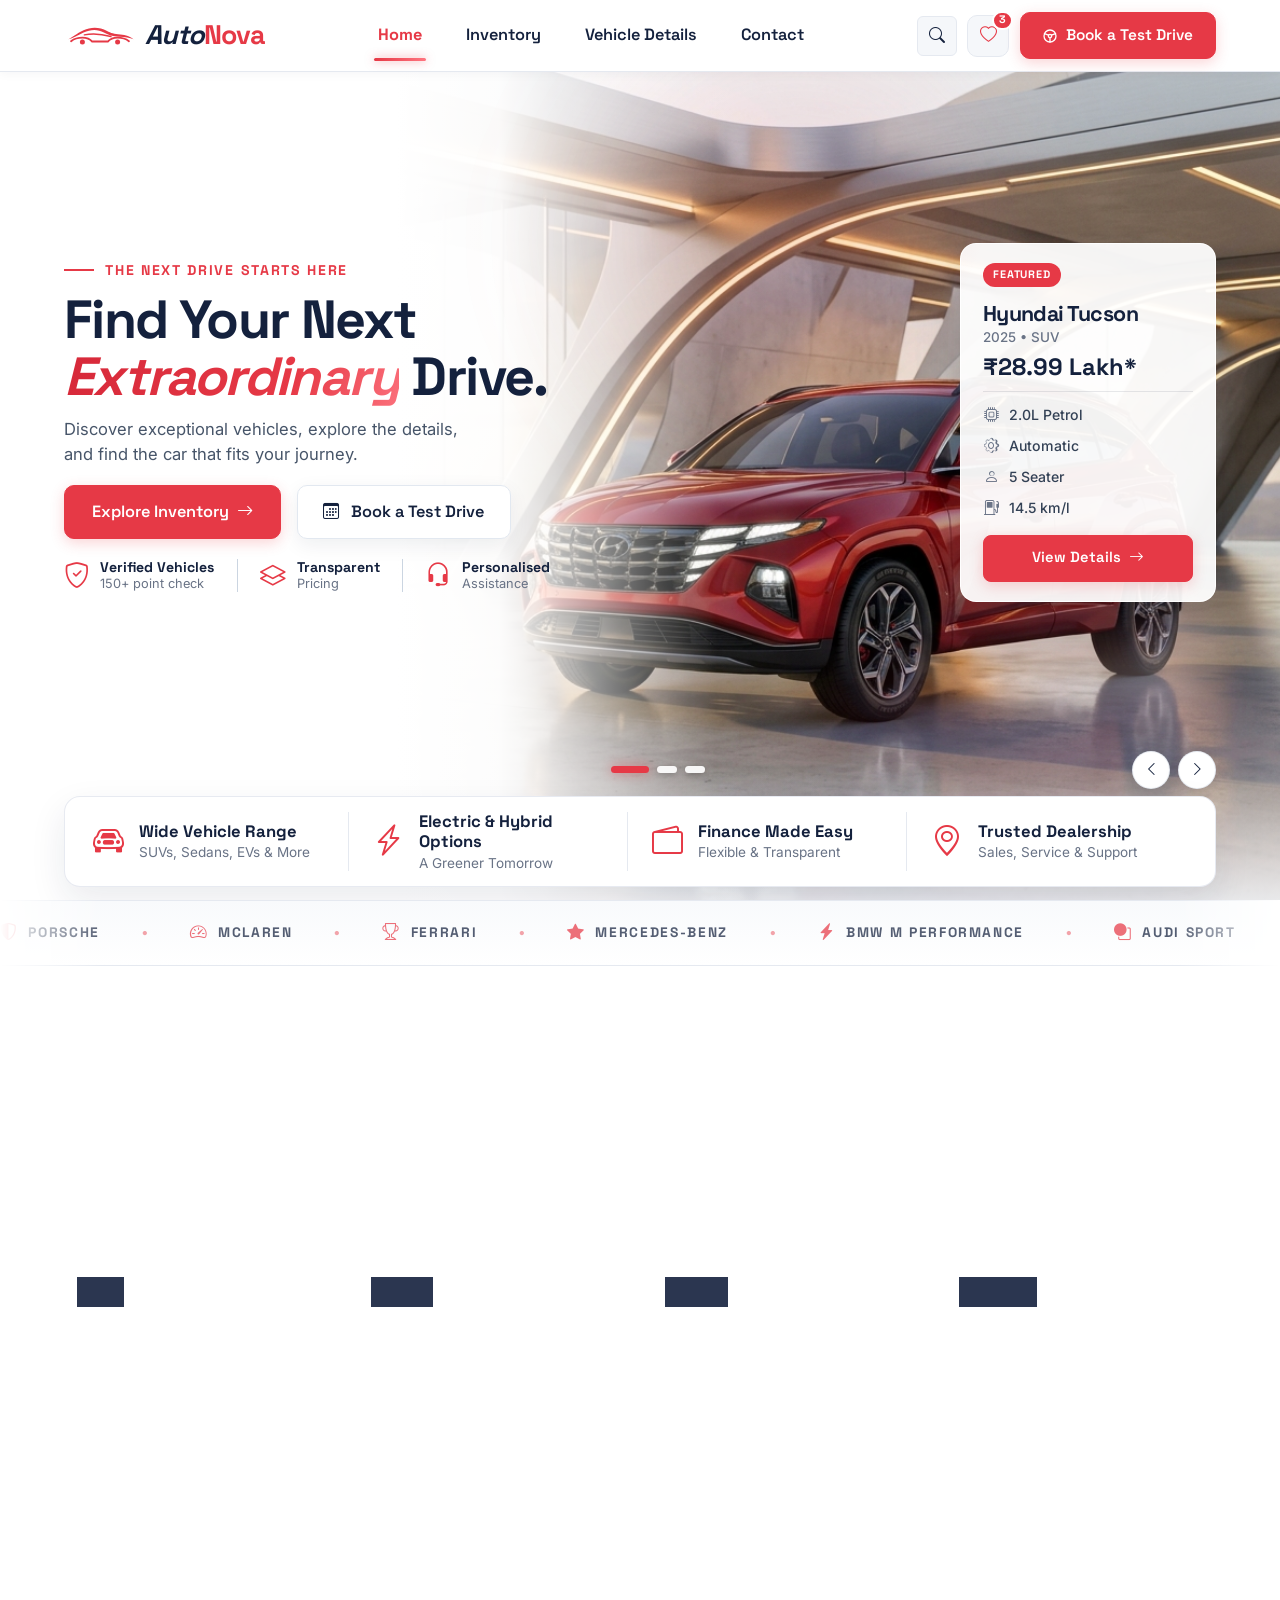
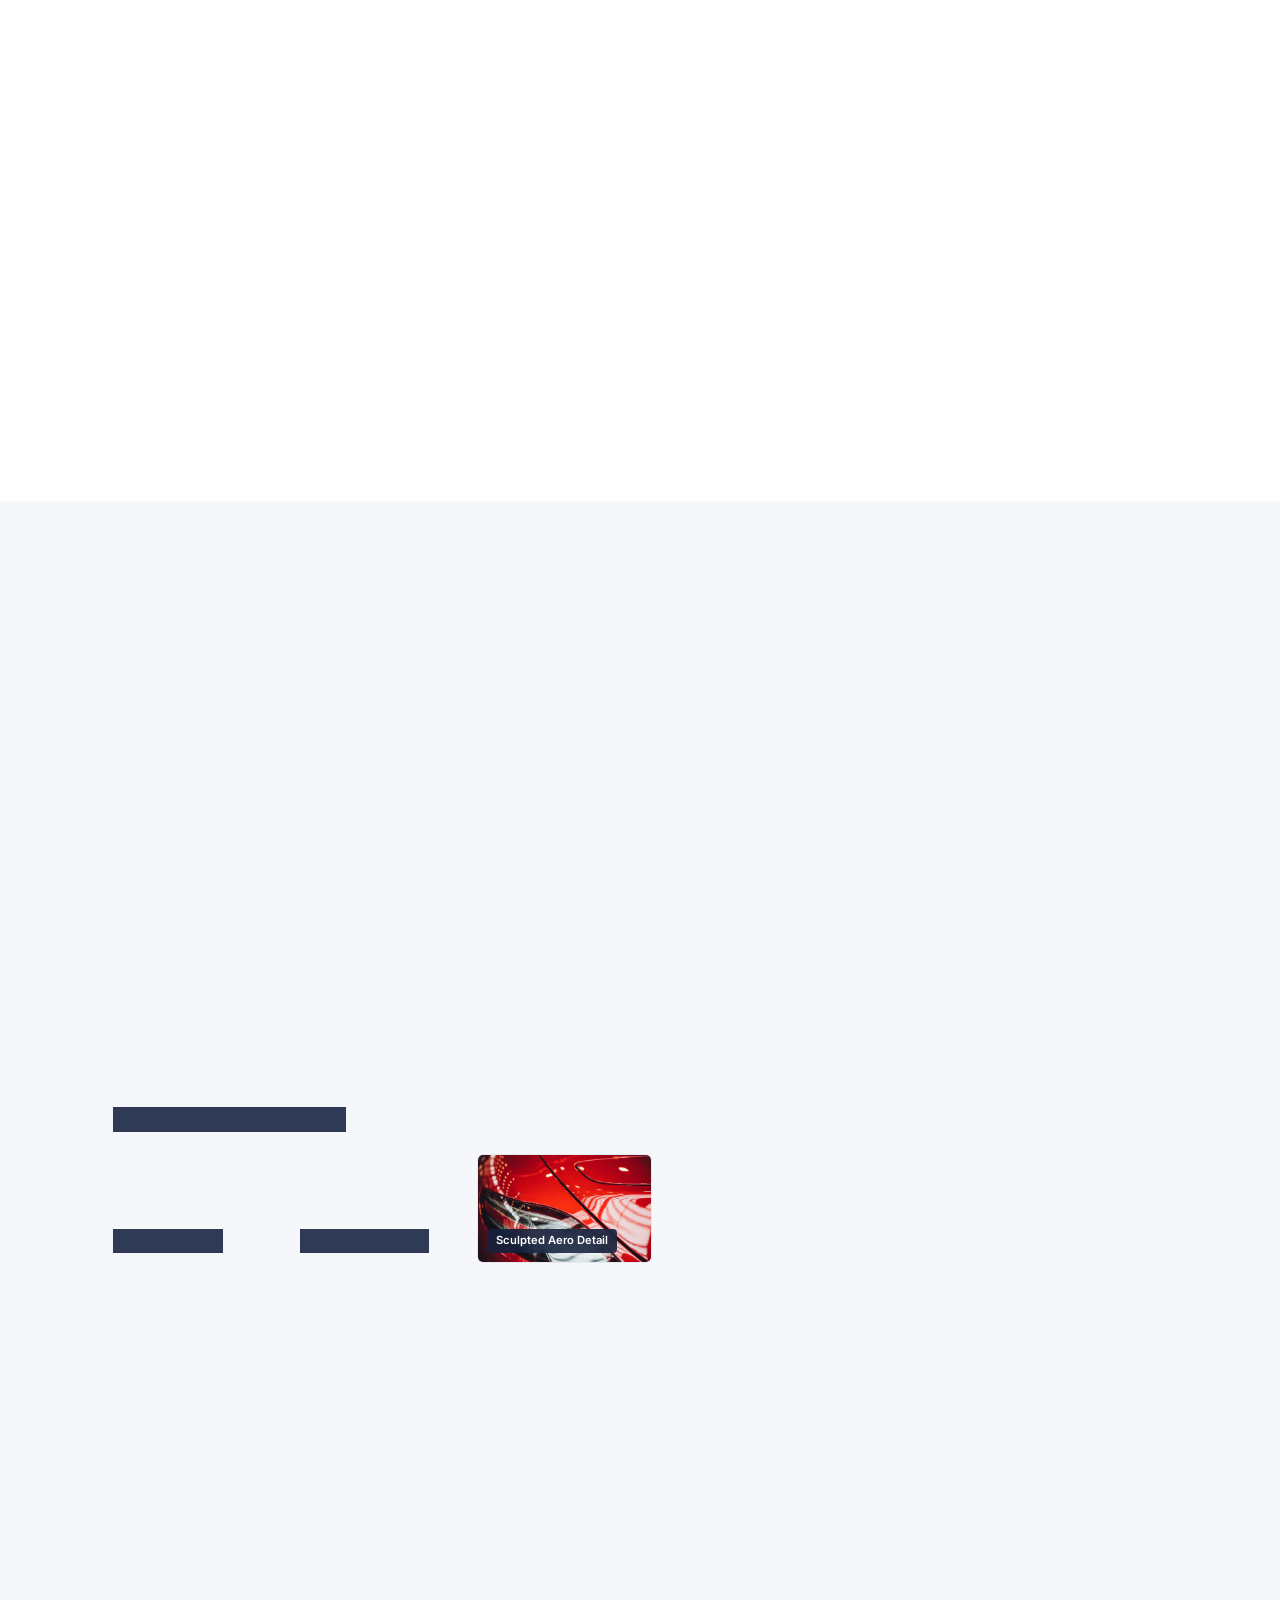
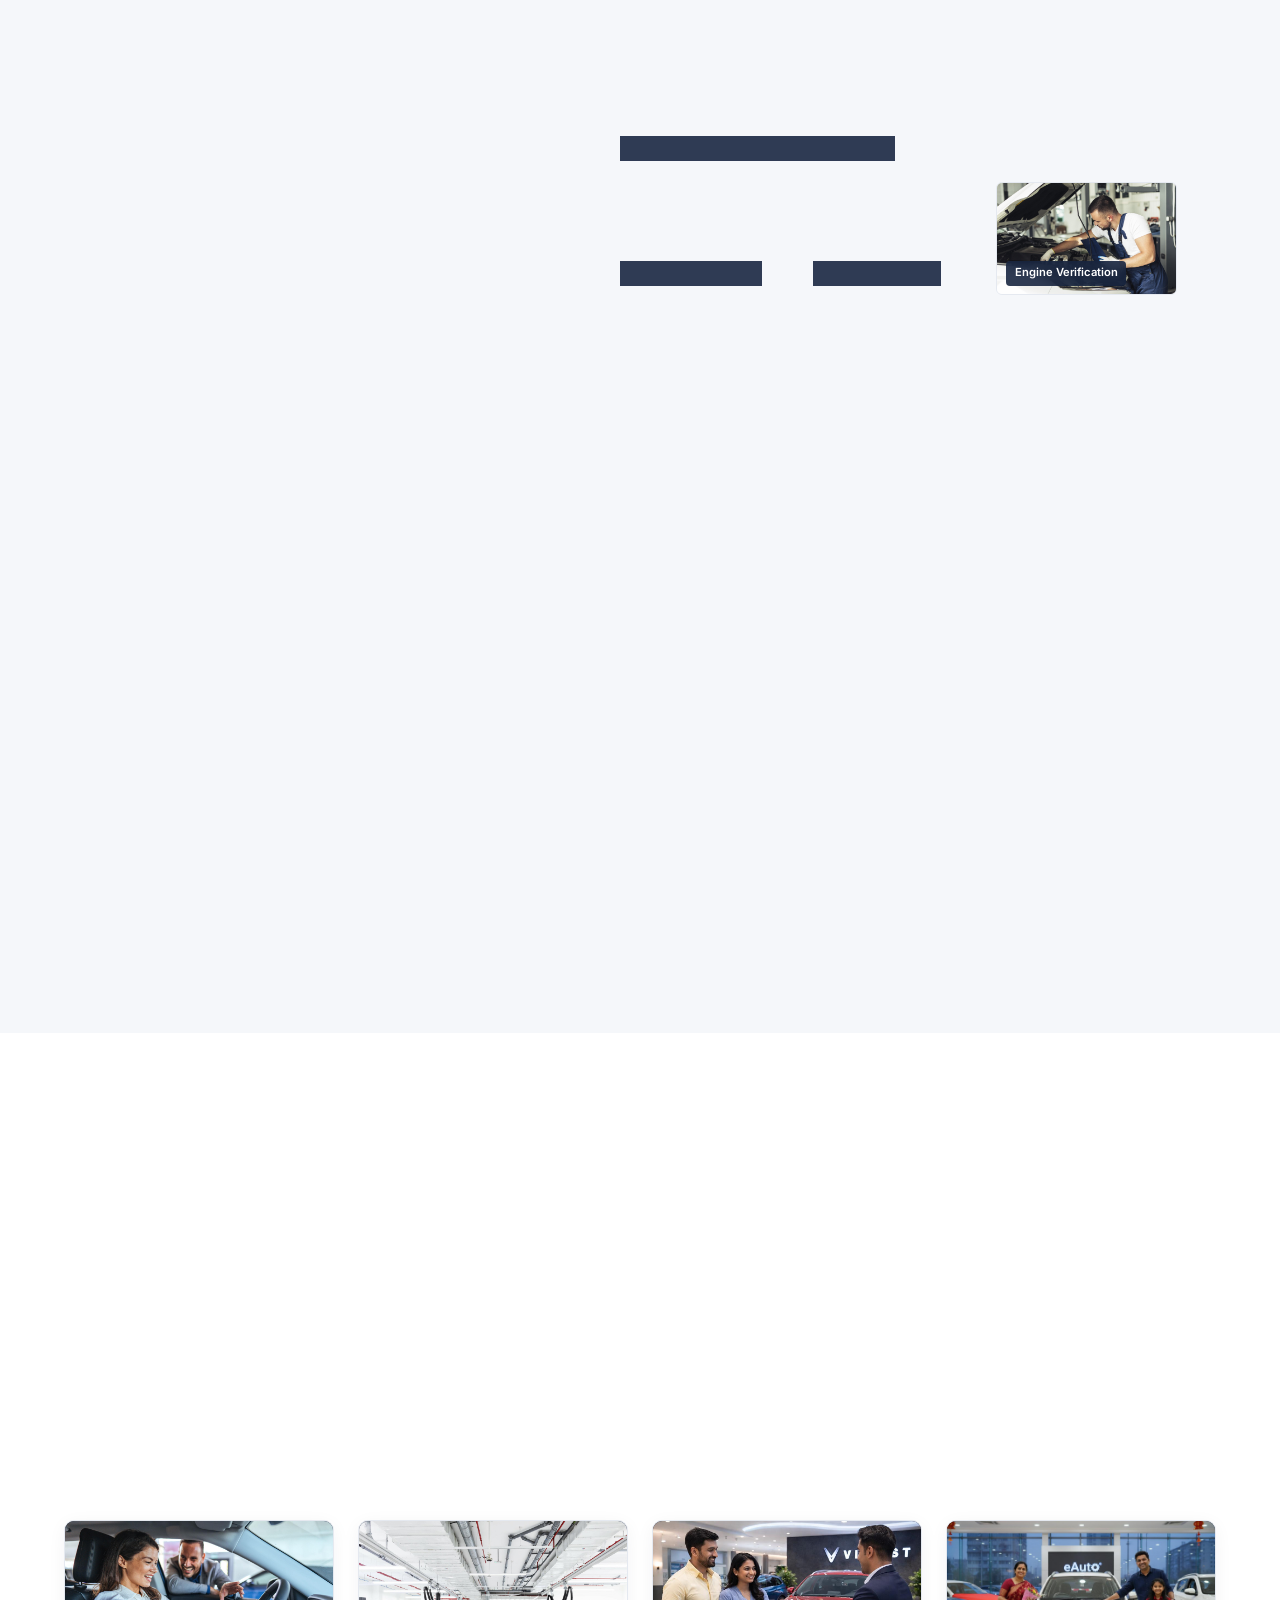
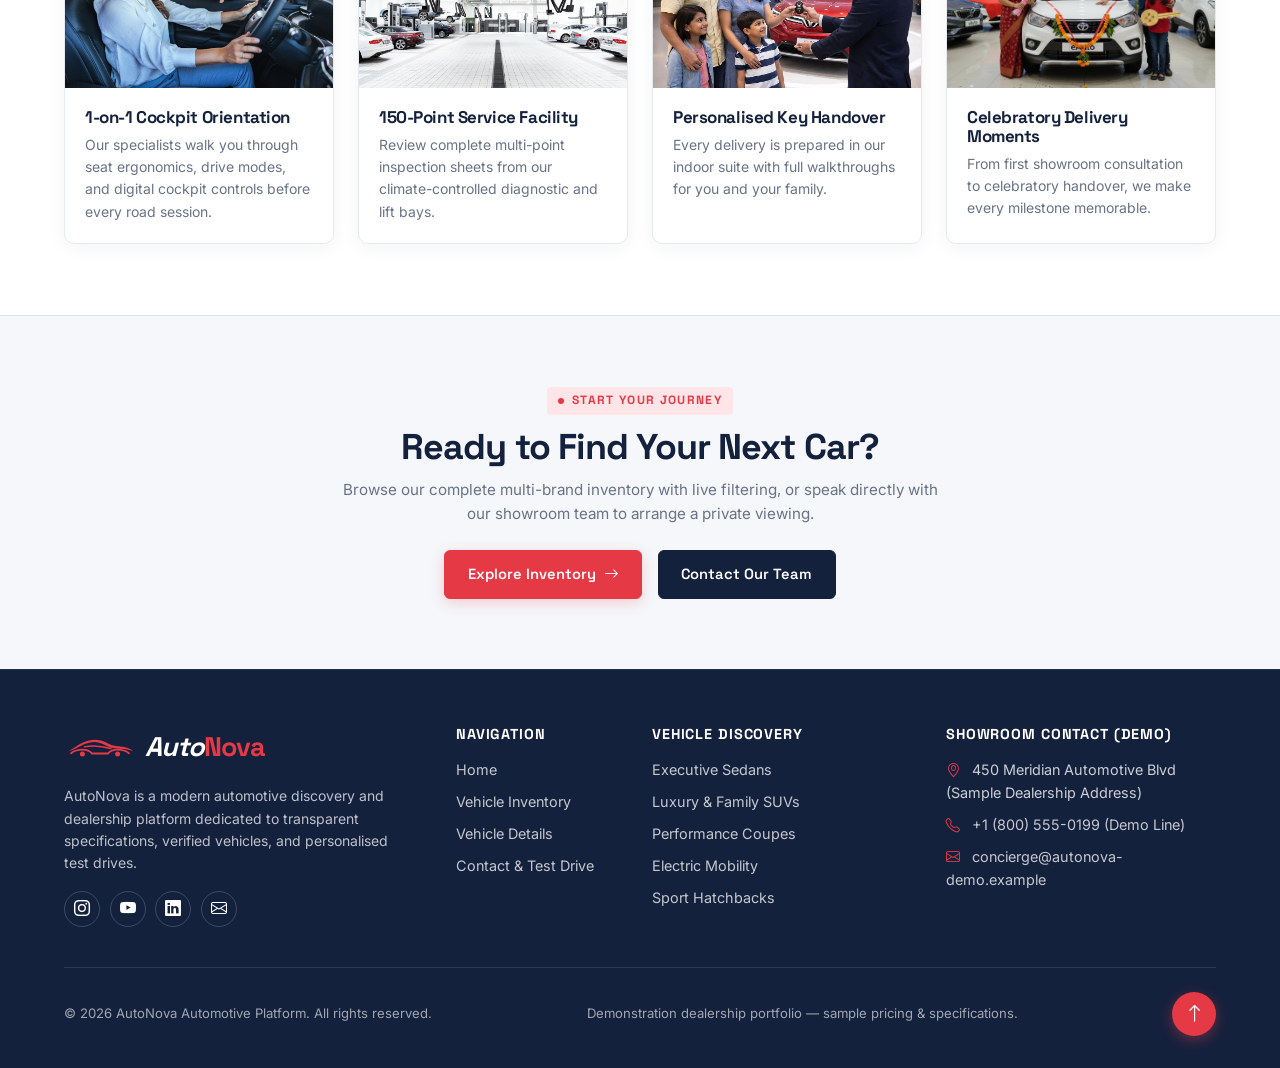
==== index.html @ 645b9ab3 "first commit" ====
<!DOCTYPE html>
<html lang="en">
<head>
  <meta charset="UTF-8">
  <meta name="viewport" content="width=device-width, initial-scale=1.0">
  <title>AutoNova | Premium Automotive Discovery &amp; Dealership Platform</title>
  <meta name="description" content="Explore curated luxury, performance, and electric vehicles at AutoNova. Compare verified specifications, view detailed photography, and book a personalised test drive.">

  <!-- Google Fonts: Space Grotesk & Inter -->
  <link rel="preconnect" href="https://fonts.googleapis.com">
  <link rel="preconnect" href="https://fonts.gstatic.com" crossorigin>
  <link href="https://fonts.googleapis.com/css2?family=Inter:wght@400;500;600;700&family=Space+Grotesk:wght@600;700&display=swap" rel="stylesheet">

  <!-- Bootstrap 5.3 CSS & Bootstrap Icons CDN -->
  <link href="https://cdn.jsdelivr.net/npm/bootstrap@5.3.3/dist/css/bootstrap.min.css" rel="stylesheet">
  <link href="https://cdn.jsdelivr.net/npm/bootstrap-icons@1.11.3/font/bootstrap-icons.min.css" rel="stylesheet">

  <!-- Shared AutoNova Stylesheet -->
  <link rel="stylesheet" href="assets/css/style.css">

  <!-- AutoNova Sports-Coupe Favicon -->
  <link rel="icon" type="image/svg+xml" href="assets/images/favicon.svg">
  <link rel="alternate icon" href="assets/images/favicon.svg">
</head>
<body>
  <a href="#main-content" class="skip-link">Skip to main content</a>

  <!-- ====================================================================
       GLOBAL HEADER & NAVIGATION
       ==================================================================== -->
  <header class="an-header" role="banner">
    <div class="an-container an-header-inner">
      <!-- Left: Sleek Red Car Roofline Silhouette SVG + AutoNova Wordmark -->
      <a href="index.html" class="an-brand" aria-label="AutoNova Home">
        <svg class="an-brand-car-svg" viewBox="0 0 92 34" fill="none" xmlns="http://www.w3.org/2000/svg" aria-hidden="true">
          <path d="M4 22.5C10 20.5 16 14.5 25 10.5C34 6.5 45 6 55 11.5C60 14.2 64 15.2 72 16C79 16.7 85 18.8 89 22C84 20.4 78 19.3 71 19C62 18.6 56 16.5 51 13.5C43 8.8 34 9.2 25 13.5C17 17.3 11 21.2 4 22.5Z" fill="#E63946"/>
          <path d="M9 24.5C13 21.5 18 20 23.5 20C29 20 33.5 22 36 25H56C58.5 22 63 20 68.5 20C74 20 79 21.5 83 24.5" stroke="#E63946" stroke-width="2.4" stroke-linecap="round" stroke-linejoin="round"/>
          <path d="M26 16.5C35 14.5 47 15 60 18.5" stroke="#E63946" stroke-width="1.8" stroke-linecap="round"/>
          <circle cx="23.5" cy="25.5" r="3.2" fill="#E63946"/>
          <circle cx="68.5" cy="25.5" r="3.2" fill="#E63946"/>
        </svg>
        <span><span class="an-brand-auto">Auto</span><span class="an-brand-accent">Nova</span></span>
      </a>

      <!-- Center: Desktop Navigation -->
      <nav aria-label="Primary Navigation">
        <ul class="an-nav-list">
          <li><a href="index.html" class="an-nav-link active" aria-current="page">Home</a></li>
          <li><a href="inventory.html" class="an-nav-link">Inventory</a></li>
          <li><a href="vehicle-details.html" class="an-nav-link">Vehicle Details</a></li>
          <li><a href="contact.html" class="an-nav-link">Contact</a></li>
        </ul>
      </nav>

      <!-- Right: Search, Favourites Badge & Steering-Wheel Primary CTA -->
      <div class="an-header-actions">
        <button
          type="button"
          class="an-search-trigger"
          id="headerSearchToggle"
          aria-label="Open vehicle search"
          aria-expanded="false"
          aria-controls="headerSearchBar"
        >
          <i class="bi bi-search" aria-hidden="true"></i>
        </button>

        <a
          href="inventory.html"
          class="an-header-fav-btn"
          aria-label="View shortlisted vehicles (3 saved)"
          title="Shortlisted Vehicles"
        >
          <i class="bi bi-heart" aria-hidden="true"></i>
          <span class="an-header-fav-badge" id="headerFavCountBadge">3</span>
        </a>

        <a href="contact.html#contact-form-section" class="btn-an-primary an-header-cta" style="border-radius: 10px;">
          <svg width="16" height="16" viewBox="0 0 24 24" fill="none" stroke="currentColor" stroke-width="2" stroke-linecap="round" stroke-linejoin="round" aria-hidden="true">
            <circle cx="12" cy="12" r="9"/>
            <circle cx="12" cy="12" r="2.5"/>
            <path d="M12 14.5V21"/>
            <path d="M9.8 10.8L3.6 8.5"/>
            <path d="M14.2 10.8L20.4 8.5"/>
          </svg>
          <span>Book a Test Drive</span>
        </a>

        <button
          type="button"
          class="an-menu-toggle"
          id="mobileMenuToggle"
          aria-label="Toggle navigation menu"
          aria-expanded="false"
          aria-controls="mobileNavPanel"
        >
          <i class="bi bi-list" aria-hidden="true"></i>
        </button>
      </div>
    </div>

    <!-- Compact Header Search Bar -->
    <div class="an-header-search-bar" id="headerSearchBar" role="region" aria-label="Quick Inventory Search">
      <div class="an-container">
        <form action="inventory.html" method="get" class="an-header-search-form">
          <label for="headerSearchInput" class="visually-hidden">Search by manufacturer, model, or category</label>
          <input
            type="search"
            id="headerSearchInput"
            name="q"
            class="an-header-search-input"
            placeholder="Search Hyundai Tucson, Mercedes-Benz, McLaren, Porsche Taycan, BMW M4..."
          >
          <button type="submit" class="btn-an-primary">
            Search <i class="bi bi-arrow-right" aria-hidden="true"></i>
          </button>
        </form>
      </div>
    </div>

    <!-- Mobile & Tablet Navigation Panel (Includes Search & Favourites) -->
    <div class="an-mobile-nav" id="mobileNavPanel" aria-label="Mobile Navigation">
      <form action="inventory.html" method="get" class="an-mobile-search-form">
        <label for="mobileSearchInput" class="visually-hidden">Search vehicles by manufacturer or model</label>
        <input
          type="search"
          id="mobileSearchInput"
          name="q"
          class="an-mobile-search-input"
          placeholder="Search Tucson, McLaren, Taycan..."
        >
        <button type="submit" class="btn-an-primary py-2 px-3" aria-label="Search Inventory">
          <i class="bi bi-search" aria-hidden="true"></i>
        </button>
      </form>

      <ul class="an-mobile-nav-list">
        <li>
          <a href="index.html" class="an-mobile-nav-link active" aria-current="page">
            <span>Home</span>
            <i class="bi bi-chevron-right" aria-hidden="true"></i>
          </a>
        </li>
        <li>
          <a href="inventory.html" class="an-mobile-nav-link">
            <span>Inventory</span>
            <i class="bi bi-chevron-right" aria-hidden="true"></i>
          </a>
        </li>
        <li>
          <a href="vehicle-details.html" class="an-mobile-nav-link">
            <span>Vehicle Details</span>
            <i class="bi bi-chevron-right" aria-hidden="true"></i>
          </a>
        </li>
        <li>
          <a href="contact.html" class="an-mobile-nav-link">
            <span>Contact</span>
            <i class="bi bi-chevron-right" aria-hidden="true"></i>
          </a>
        </li>
      </ul>

      <a href="inventory.html" class="an-mobile-fav-row" aria-label="View shortlisted vehicles">
        <span><i class="bi bi-heart-fill text-accent-red me-2" aria-hidden="true"></i>Shortlisted Vehicles</span>
        <span class="an-header-fav-badge">3</span>
      </a>

      <div class="d-grid gap-2">
        <a href="contact.html#contact-form-section" class="btn-an-primary w-100">
          Book a Test Drive <i class="bi bi-arrow-right" aria-hidden="true"></i>
        </a>
        <a href="inventory.html" class="btn-an-outline w-100">
          Browse Full Inventory
        </a>
      </div>
    </div>
  </header>

  <main id="main-content">
    <!-- ==================================================================
         SECTION 5.A, 5.B & 5.C — EXACT REFERENCE WEB-VIEWPORT HERO & TRUST BAR
         ================================================================== -->
    <section class="an-hero-snip-stage" aria-label="AutoNova Featured Showcase">
      <!-- Full-Bleed Right Showroom Image + Left White Gradient Mask -->
      <div class="an-hero-bg-layer">
        <img
          src="assets/images/hero-tucson.jpg"
          alt="2025 Hyundai Tucson in Fiery Red Pearl parked in a curved glass architectural showroom"
          class="an-hero-bg-img"
          id="heroMainVehicleImg"
          width="1600"
          height="900"
        >
        <div class="an-hero-spotlight" aria-hidden="true"></div>
        <div class="an-hero-headlight-beam" aria-hidden="true"></div>
        <div class="an-hero-bg-fade" aria-hidden="true"></div>
      </div>

      <!-- Main Split Row: Left Typography + Right Vertical Featured Card -->
      <div class="an-hero-main-wrap">
        <div class="an-container">
          <div class="an-hero-main-row">
            <!-- Left Column -->
            <div class="an-snip-left">
              <span class="an-snip-eyebrow hero-anim-eyebrow">THE NEXT DRIVE STARTS HERE</span>
              <h1 class="an-snip-title hero-anim-title">
                Find Your Next<br>
                <span class="text-accent-red">Extraordinary</span> Drive.
              </h1>
              <p class="an-snip-lead hero-anim-lead">
                Discover exceptional vehicles, explore the details,<br class="d-none d-md-inline">
                and find the car that fits your journey.
              </p>

              <div class="an-snip-actions hero-anim-cta">
                <a href="inventory.html" class="btn-an-primary an-snip-btn-primary">
                  Explore Inventory <i class="bi bi-arrow-right" aria-hidden="true"></i>
                </a>
                <a href="contact.html#contact-form-section" class="btn-an-outline an-snip-btn-secondary">
                  <i class="bi bi-calendar3 me-1" aria-hidden="true"></i> Book a Test Drive
                </a>
              </div>

              <!-- Three Credibility Indicators with Vertical Dividers -->
              <div class="an-snip-cred-row hero-anim-cred" aria-label="AutoNova Credibility Guarantees">
                <div class="an-snip-cred-item">
                  <i class="bi bi-shield-check an-snip-cred-icon" aria-hidden="true"></i>
                  <div>
                    <span class="an-snip-cred-title">Verified Vehicles</span>
                    <span class="an-snip-cred-sub">150+ point check</span>
                  </div>
                </div>
                <div class="an-snip-cred-item">
                  <i class="bi bi-layers an-snip-cred-icon" aria-hidden="true"></i>
                  <div>
                    <span class="an-snip-cred-title">Transparent</span>
                    <span class="an-snip-cred-sub">Pricing</span>
                  </div>
                </div>
                <div class="an-snip-cred-item">
                  <i class="bi bi-headset an-snip-cred-icon" aria-hidden="true"></i>
                  <div>
                    <span class="an-snip-cred-title">Personalised</span>
                    <span class="an-snip-cred-sub">Assistance</span>
                  </div>
                </div>
              </div>
            </div>

            <!-- Right Column: Vertical Frosted Featured Vehicle Card -->
            <div class="an-snip-right-col hero-anim-card">
              <div class="an-snip-float-card">
                <span class="an-snip-featured-pill">FEATURED</span>
                <h2 class="an-snip-card-title" id="heroCardTitle">Hyundai Tucson</h2>
                <span class="an-snip-card-sub" id="heroCardBadge">2025 • SUV</span>
                <span class="an-snip-card-price" id="heroCardPrice">₹28.99 Lakh*</span>

                <ul class="an-snip-spec-list" aria-label="Featured vehicle specifications">
                  <li>
                    <i class="bi bi-cpu" aria-hidden="true"></i>
                    <span id="heroSpecEngine">2.0L Petrol</span>
                  </li>
                  <li>
                    <i class="bi bi-gear" aria-hidden="true"></i>
                    <span id="heroSpecTrans">Automatic</span>
                  </li>
                  <li>
                    <i class="bi bi-person" aria-hidden="true"></i>
                    <span id="heroSpecSeats">5 Seater</span>
                  </li>
                  <li>
                    <i class="bi bi-fuel-pump" aria-hidden="true"></i>
                    <span id="heroSpecFuel">14.5 km/l</span>
                  </li>
                </ul>

                <a href="vehicle-details.html?id=hyundai-tucson-2025" class="btn-an-primary an-snip-card-btn" id="heroCardLink">
                  View Details <i class="bi bi-arrow-right" aria-hidden="true"></i>
                </a>
              </div>
            </div>
          </div>
        </div>
      </div>

      <!-- Bottom Container: Floor Carousel Dots + Arrows & Floating White 4-Column Trust Bar -->
      <div class="an-container">
        <div class="an-snip-controls-bar">
          <div class="an-snip-dots" role="group" aria-label="Featured vehicle slides">
            <button type="button" class="an-snip-dot active" data-hero-slide="0" aria-label="Slide 1: Hyundai Tucson" aria-pressed="true"></button>
            <button type="button" class="an-snip-dot" data-hero-slide="1" aria-label="Slide 2: McLaren 720S" aria-pressed="false"></button>
            <button type="button" class="an-snip-dot" data-hero-slide="2" aria-label="Slide 3: Porsche Taycan" aria-pressed="false"></button>
          </div>
          <div class="an-snip-arrows">
            <button type="button" class="an-snip-arrow-btn" id="heroPrevSlide" aria-label="Previous hero vehicle">
              <i class="bi bi-chevron-left" aria-hidden="true"></i>
            </button>
            <button type="button" class="an-snip-arrow-btn" id="heroNextSlide" aria-label="Next hero vehicle">
              <i class="bi bi-chevron-right" aria-hidden="true"></i>
            </button>
          </div>
        </div>

        <div class="an-snip-trust-card" aria-label="Brand Trust Highlights">
          <div class="an-snip-trust-grid">
            <div class="an-snip-trust-item">
              <i class="bi bi-car-front an-snip-trust-icon" aria-hidden="true"></i>
              <div>
                <span class="an-snip-trust-title">Wide Vehicle Range</span>
                <span class="an-snip-trust-sub">SUVs, Sedans, EVs &amp; More</span>
              </div>
            </div>
            <div class="an-snip-trust-item">
              <i class="bi bi-lightning-charge an-snip-trust-icon" aria-hidden="true"></i>
              <div>
                <span class="an-snip-trust-title">Electric &amp; Hybrid Options</span>
                <span class="an-snip-trust-sub">A Greener Tomorrow</span>
              </div>
            </div>
            <div class="an-snip-trust-item">
              <i class="bi bi-wallet2 an-snip-trust-icon" aria-hidden="true"></i>
              <div>
                <span class="an-snip-trust-title">Finance Made Easy</span>
                <span class="an-snip-trust-sub">Flexible &amp; Transparent</span>
              </div>
            </div>
            <div class="an-snip-trust-item">
              <i class="bi bi-geo-alt an-snip-trust-icon" aria-hidden="true"></i>
              <div>
                <span class="an-snip-trust-title">Trusted Dealership</span>
                <span class="an-snip-trust-sub">Sales, Service &amp; Support</span>
              </div>
            </div>
          </div>
        </div>
      </div>
    </section>

    <!-- ==================================================================
         LUXURY AUTOMOTIVE BRAND MARQUEE TICKER (Option A Animation)
         ================================================================== -->
    <div class="an-brand-marquee-section" aria-label="Curated Luxury Automotive Marques">
      <div class="an-marquee-track">
        <div class="an-marquee-content">
          <span class="an-marquee-item"><i class="bi bi-shield-shaded" aria-hidden="true"></i> PORSCHE</span>
          <span class="an-marquee-dot" aria-hidden="true">•</span>
          <span class="an-marquee-item"><i class="bi bi-speedometer2" aria-hidden="true"></i> McLAREN</span>
          <span class="an-marquee-dot" aria-hidden="true">•</span>
          <span class="an-marquee-item"><i class="bi bi-trophy" aria-hidden="true"></i> FERRARI</span>
          <span class="an-marquee-dot" aria-hidden="true">•</span>
          <span class="an-marquee-item"><i class="bi bi-star-fill" aria-hidden="true"></i> MERCEDES-BENZ</span>
          <span class="an-marquee-dot" aria-hidden="true">•</span>
          <span class="an-marquee-item"><i class="bi bi-lightning-charge-fill" aria-hidden="true"></i> BMW M PERFORMANCE</span>
          <span class="an-marquee-dot" aria-hidden="true">•</span>
          <span class="an-marquee-item"><i class="bi bi-circle-square" aria-hidden="true"></i> AUDI SPORT</span>
          <span class="an-marquee-dot" aria-hidden="true">•</span>
          <span class="an-marquee-item"><i class="bi bi-ev-front" aria-hidden="true"></i> HYUNDAI IONIQ</span>
          <span class="an-marquee-dot" aria-hidden="true">•</span>
          <span class="an-marquee-item"><i class="bi bi-asterisk" aria-hidden="true"></i> POLESTAR</span>
          <span class="an-marquee-dot" aria-hidden="true">•</span>
          <span class="an-marquee-item"><i class="bi bi-compass" aria-hidden="true"></i> RANGE ROVER</span>
          <span class="an-marquee-dot" aria-hidden="true">•</span>
        </div>
        <div class="an-marquee-content" aria-hidden="true">
          <span class="an-marquee-item"><i class="bi bi-shield-shaded" aria-hidden="true"></i> PORSCHE</span>
          <span class="an-marquee-dot" aria-hidden="true">•</span>
          <span class="an-marquee-item"><i class="bi bi-speedometer2" aria-hidden="true"></i> McLAREN</span>
          <span class="an-marquee-dot" aria-hidden="true">•</span>
          <span class="an-marquee-item"><i class="bi bi-trophy" aria-hidden="true"></i> FERRARI</span>
          <span class="an-marquee-dot" aria-hidden="true">•</span>
          <span class="an-marquee-item"><i class="bi bi-star-fill" aria-hidden="true"></i> MERCEDES-BENZ</span>
          <span class="an-marquee-dot" aria-hidden="true">•</span>
          <span class="an-marquee-item"><i class="bi bi-lightning-charge-fill" aria-hidden="true"></i> BMW M PERFORMANCE</span>
          <span class="an-marquee-dot" aria-hidden="true">•</span>
          <span class="an-marquee-item"><i class="bi bi-circle-square" aria-hidden="true"></i> AUDI SPORT</span>
          <span class="an-marquee-dot" aria-hidden="true">•</span>
          <span class="an-marquee-item"><i class="bi bi-ev-front" aria-hidden="true"></i> HYUNDAI IONIQ</span>
          <span class="an-marquee-dot" aria-hidden="true">•</span>
          <span class="an-marquee-item"><i class="bi bi-asterisk" aria-hidden="true"></i> POLESTAR</span>
          <span class="an-marquee-dot" aria-hidden="true">•</span>
          <span class="an-marquee-item"><i class="bi bi-compass" aria-hidden="true"></i> RANGE ROVER</span>
          <span class="an-marquee-dot" aria-hidden="true">•</span>
        </div>
      </div>
    </div>

    <!-- ==================================================================
         SECTION 5.D — FEATURED VEHICLES + INTERACTIVE CATEGORY TABS
         ================================================================== -->
    <section class="an-section" aria-labelledby="featured-vehicles-heading">
      <div class="an-container">
        <div class="d-flex flex-wrap align-items-end justify-content-between gap-3 mb-4" data-reveal>
          <div>
            <span class="an-eyebrow">STANDOUT INVENTORY</span>
            <h2 class="an-section-title" id="featured-vehicles-heading">Find the Car That Feels Like Yours.</h2>
            <p class="an-section-subtitle">
              Explore standout vehicles selected for performance, comfort, and everyday practicality.
            </p>
          </div>
          <div class="d-flex flex-wrap align-items-center gap-2">
            <div class="an-home-filter-tabs" role="tablist" aria-label="Filter standout vehicles">
              <button type="button" class="an-home-tab-btn active" data-home-filter="featured" role="tab" aria-selected="true">
                Standout (4)
              </button>
              <button type="button" class="an-home-tab-btn" data-home-filter="Coupe" role="tab" aria-selected="false">
                Coupes (4)
              </button>
              <button type="button" class="an-home-tab-btn" data-home-filter="Sedan" role="tab" aria-selected="false">
                Sedans (3)
              </button>
              <button type="button" class="an-home-tab-btn" data-home-filter="Electric" role="tab" aria-selected="false">
                Electric (6)
              </button>
            </div>
            <a href="inventory.html" class="btn-an-outline">
              All 14 Vehicles <i class="bi bi-arrow-right" aria-hidden="true"></i>
            </a>
          </div>
        </div>

        <!-- Populated by assets/js/main.js from shared AUTONOVA_VEHICLES dataset -->
        <div class="an-vehicle-grid" id="featuredVehiclesGrid" aria-live="polite"></div>

        <!-- Showroom Architectural Gallery Strip -->
        <div class="mt-5 pt-4 border-top" data-reveal>
          <div class="d-flex flex-wrap align-items-center justify-content-between gap-2 mb-3">
            <div>
              <span class="small fw-bold text-uppercase text-accent-red" style="letter-spacing: 0.08em;">Inside AutoNova</span>
              <h3 class="h5 mb-0 mt-1">Explore Our Multi-Brand Architectural Showrooms</h3>
            </div>
            <a href="contact.html" class="small fw-semibold text-dark">
              Plan a Showroom Visit <i class="bi bi-arrow-right text-accent-red ms-1" aria-hidden="true"></i>
            </a>
          </div>

          <div class="an-showroom-bento">
            <div class="an-bento-item">
              <img src="assets/images/1.jpg" alt="AutoNova sunlit glass-walled executive sedan showroom aisle" loading="lazy" width="600" height="400">
              <div class="an-bento-overlay">
                <h4 class="an-bento-title">Executive Glass Atrium</h4>
                <p class="an-bento-sub">Flagship Sedans &amp; Grand Tourers</p>
              </div>
            </div>
            <div class="an-bento-item">
              <img src="assets/images/5.jpg" alt="Multi-brand exotic gallery featuring Mercedes-AMG, Maserati, and Audi R8" loading="lazy" width="600" height="400">
              <div class="an-bento-overlay">
                <h4 class="an-bento-title">Multi-Brand Exotic Hall</h4>
                <p class="an-bento-sub">Curated European Performance</p>
              </div>
            </div>
            <div class="an-bento-item">
              <img src="assets/images/6.jpg" alt="VIP customer lounge overlooking BMW 8 Series and 7 Series flagship display" loading="lazy" width="600" height="400">
              <div class="an-bento-overlay">
                <h4 class="an-bento-title">Private Client Lounge</h4>
                <p class="an-bento-sub">1-on-1 Specification &amp; Concierge</p>
              </div>
            </div>
            <div class="an-bento-item">
              <img src="assets/images/9.jpg" alt="Minimalist white collector supercar vault displaying exotic sports coupes" loading="lazy" width="600" height="400">
              <div class="an-bento-overlay">
                <h4 class="an-bento-title">Collector Supercar Vault</h4>
                <p class="an-bento-sub">Limited-Production Icons</p>
              </div>
            </div>
          </div>
        </div>
      </div>
    </section>

    <!-- ==================================================================
         SECTION 5.E — VEHICLE DISCOVERY FEATURE (THREE DISTINCT COMPOSITIONS)
         ================================================================== -->
    <section class="an-section an-section-soft" aria-labelledby="discovery-heading">
      <div class="an-container">
        <div class="mb-5" data-reveal>
          <span class="an-eyebrow">ENGINEERED FOR EVERY JOURNEY</span>
          <h2 class="an-section-title" id="discovery-heading">Your Next Car, Without the Guesswork.</h2>
          <p class="an-section-subtitle">
            Every vehicle in the AutoNova showroom is documented inside and out—from track-honed dynamics and handcrafted cabins to next-generation 800-volt electric mobility.
          </p>
        </div>

        <div class="an-discovery-stack">
          <!-- Feature Block 1: Performance and Driving Experience -->
          <article class="an-discovery-block" data-reveal>
            <div class="an-discovery-grid-1">
              <div>
                <div class="an-collage-primary">
                  <img
                    src="assets/images/14.jpg"
                    alt="Bugatti Bolide carbon-fibre track hypercar in French Racing Blue under studio lighting"
                    loading="lazy"
                    width="805"
                    height="537"
                  >
                  <span class="an-img-caption-pill">Aerodynamic &amp; Motorsport Engineering</span>
                </div>
                <div class="an-collage-subgrid">
                  <div class="an-collage-subitem">
                    <img
                      src="assets/images/25.jpg"
                      alt="Porsche digital instrument cluster displaying live tire pressure in bar and G-force telemetry"
                      loading="lazy"
                      width="600"
                      height="400"
                    >
                    <span class="an-img-caption-pill">Digital Telemetry</span>
                  </div>
                  <div class="an-collage-subitem">
                    <img
                      src="assets/images/28.jpg"
                      alt="20-inch multi-spoke AMG forged alloy wheel with Falken tire and perforated brake rotor"
                      loading="lazy"
                      width="600"
                      height="400"
                    >
                    <span class="an-img-caption-pill">AMG Forged Braking</span>
                  </div>
                  <div class="an-collage-subitem d-none d-sm-block">
                    <img
                      src="assets/images/29.jpg"
                      alt="Porsche 911 Guards Red rear LED taillight and sculpted rear fender detail"
                      loading="lazy"
                      width="600"
                      height="400"
                    >
                    <span class="an-img-caption-pill">Sculpted Aero Detail</span>
                  </div>
                </div>
              </div>

              <div>
                <span class="an-eyebrow">01 / PERFORMANCE &amp; DYNAMICS</span>
                <h3 class="h2 mb-3">Performance and Driving Experience.</h3>
                <p>
                  Whether you are drawn to a naturally aspirated V12 collector icon, a twin-turbocharged McLaren carbon monocoque, or a 6-speed manual BMW M coupe, we verify powertrain health, brake rotor tolerances, and chassis geometry before any vehicle enters our showroom.
                </p>
                <ul class="an-feature-points">
                  <li>
                    <i class="bi bi-check-circle-fill" aria-hidden="true"></i>
                    <span>Documented horsepower, torque, and transmission specifications</span>
                  </li>
                  <li>
                    <i class="bi bi-check-circle-fill" aria-hidden="true"></i>
                    <span>Verified tire tread depth, forged wheel condition, and brake caliper servicing</span>
                  </li>
                  <li>
                    <i class="bi bi-check-circle-fill" aria-hidden="true"></i>
                    <span>On-board digital telemetry and drive-mode calibration checks</span>
                  </li>
                </ul>
                <a href="inventory.html?category=Coupe" class="btn-an-secondary">
                  Explore Performance Coupes <i class="bi bi-arrow-right" aria-hidden="true"></i>
                </a>
              </div>
            </div>
          </article>

          <!-- Feature Block 2: Comfort and Everyday Practicality (Reversed Asymmetric Layout) -->
          <article class="an-discovery-block" data-reveal>
            <div class="an-discovery-grid-2">
              <div class="order-2 order-lg-1">
                <span class="an-eyebrow">02 / CRAFTSMANSHIP &amp; VERIFICATION</span>
                <h3 class="h2 mb-3">Comfort and Everyday Practicality.</h3>
                <p>
                  True luxury is effortless day after day. From diamond-quilted Nappa leather cabins and panoramic glass roofs to our 150-point hydraulic-lift mechanical inspection, every sedan and SUV is prepared for confident daily driving.
                </p>
                <ul class="an-feature-points">
                  <li>
                    <i class="bi bi-check-circle-fill" aria-hidden="true"></i>
                    <span>First-class cabin materials, multi-zone climate control, and acoustic glazing</span>
                  </li>
                  <li>
                    <i class="bi bi-check-circle-fill" aria-hidden="true"></i>
                    <span>150-point workshop inspection covering engine bay, suspension, and undercarriage</span>
                  </li>
                  <li>
                    <i class="bi bi-check-circle-fill" aria-hidden="true"></i>
                    <span>Spacious five- and seven-seat configurations for family and executive travel</span>
                  </li>
                </ul>
                <div class="d-flex flex-wrap gap-2">
                  <a href="inventory.html?category=Sedan" class="btn-an-primary">
                    Explore Executive Sedans <i class="bi bi-arrow-right" aria-hidden="true"></i>
                  </a>
                  <a href="inventory.html?category=SUV" class="btn-an-outline">
                    Browse Luxury SUVs
                  </a>
                </div>
              </div>

              <div class="order-1 order-lg-2">
                <div class="an-collage-primary">
                  <img
                    src="assets/images/24.jpg"
                    alt="Luxury SUV interior cabin featuring diamond-quilted leather seats and a full-length panoramic glass sunroof"
                    loading="lazy"
                    width="1700"
                    height="1134"
                  >
                  <span class="an-img-caption-pill">Diamond-Quilted Cabin &amp; Panoramic Glass Roof</span>
                </div>
                <div class="an-collage-subgrid">
                  <div class="an-collage-subitem">
                    <img
                      src="assets/images/22.jpg"
                      alt="Cognac Brown quilted Nappa leather interior with dual widescreen displays and turbine air vents"
                      loading="lazy"
                      width="600"
                      height="400"
                    >
                    <span class="an-img-caption-pill">Nappa Leather Cockpit</span>
                  </div>
                  <div class="an-collage-subitem">
                    <img
                      src="assets/images/33.jpg"
                      alt="Metallic grey luxury sport sedan raised on a hydraulic lift in AutoNova's sunlit service center"
                      loading="lazy"
                      width="600"
                      height="400"
                    >
                    <span class="an-img-caption-pill">Hydraulic Lift Check</span>
                  </div>
                  <div class="an-collage-subitem d-none d-sm-block">
                    <img
                      src="assets/images/35.jpg"
                      alt="Certified technician in blue uniform and white gloves inspecting an open engine bay with a checklist"
                      loading="lazy"
                      width="600"
                      height="400"
                    >
                    <span class="an-img-caption-pill">Engine Verification</span>
                  </div>
                </div>
              </div>
            </div>
          </article>

          <!-- Feature Block 3: Electric and Future-Ready Mobility -->
          <article class="an-discovery-block" data-reveal>
            <div class="an-discovery-grid-3">
              <div>
                <div class="an-collage-primary">
                  <img
                    src="assets/images/15.jpg"
                    alt="Atlas White Hyundai IONIQ 5 electric crossover parked in front of a red architectural lattice facade"
                    loading="lazy"
                    width="1200"
                    height="800"
                  >
                  <span class="an-img-caption-pill">800V E-GMP &amp; Porsche Fast-Charging Fleet</span>
                </div>
                <div class="an-collage-subgrid">
                  <div class="an-collage-subitem">
                    <img
                      src="assets/images/16.jpg"
                      alt="Porsche Taycan 4S in Ice Grey Metallic parked beside a modern digital fast-charging totem"
                      loading="lazy"
                      width="600"
                      height="400"
                    >
                    <span class="an-img-caption-pill">Digital Charging Hub</span>
                  </div>
                  <div class="an-collage-subitem">
                    <img
                      src="assets/images/20.jpg"
                      alt="Slate grey electric SUV plugged into a solar-canopy fast-charging station"
                      loading="lazy"
                      width="600"
                      height="400"
                    >
                    <span class="an-img-caption-pill">Solar Canopy EV Bay</span>
                  </div>
                  <div class="an-collage-subitem d-none d-sm-block">
                    <img
                      src="assets/images/17.jpg"
                      alt="2024 Polestar 4 Long Range Dual Motor in Storm Grey Metallic"
                      loading="lazy"
                      width="600"
                      height="400"
                    >
                    <span class="an-img-caption-pill">Polestar 4 EV Coupe</span>
                  </div>
                </div>
              </div>

              <div>
                <span class="an-eyebrow">03 / ZERO-EMISSION INNOVATION</span>
                <h3 class="h2 mb-3">Electric and Future-Ready Mobility.</h3>
                <p>
                  Transitioning to electric or hybrid mobility is straightforward with AutoNova. Compare real-world battery capacities, kW peak charging speeds, and intelligent ADAS suites across Porsche Taycan, Polestar 4, Mercedes-Benz EQC, and Hyundai IONIQ models.
                </p>
                <ul class="an-feature-points">
                  <li>
                    <i class="bi bi-check-circle-fill" aria-hidden="true"></i>
                    <span>Verified battery state-of-health (SoH) and rapid DC charging compatibility</span>
                  </li>
                  <li>
                    <i class="bi bi-check-circle-fill" aria-hidden="true"></i>
                    <span>Home wallbox guidance and public IONITY / CCS fast-charging orientation</span>
                  </li>
                  <li>
                    <i class="bi bi-check-circle-fill" aria-hidden="true"></i>
                    <span>Full selection of pure Electric and 48V Mild-Hybrid powertrains</span>
                  </li>
                </ul>
                <a href="inventory.html?fuel=Electric" class="btn-an-primary">
                  Explore Electric Vehicles <i class="bi bi-arrow-right" aria-hidden="true"></i>
                </a>
              </div>
            </div>
          </article>
        </div>
      </div>
    </section>

    <!-- ==================================================================
         SECTION 5.F — DEALERSHIP EXPERIENCE BANNER & SHOWROOM HOSPITALITY
         ================================================================== -->
    <section class="an-section" aria-labelledby="experience-banner-heading">
      <div class="an-container">
        <div class="an-experience-banner mb-4" data-reveal>
          <img
            src="assets/images/2.jpg"
            alt="AutoNova luxury showroom floor featuring a red AMG GT Coupe and a black E-Class Sedan with a red delivery bow"
            class="an-experience-bg"
            loading="lazy"
            width="1200"
            height="800"
          >
          <div class="an-experience-overlay" aria-hidden="true"></div>
          <div class="an-experience-content">
            <span class="an-eyebrow an-eyebrow-dark">THE AUTONOVA SHOWROOM EXPERIENCE</span>
            <h2 id="experience-banner-heading">Meet Your Next Favourite Drive.</h2>
            <p>
              Explore the vehicle in person and experience the difference behind the wheel.
            </p>
            <div class="d-flex flex-wrap gap-3">
              <a href="contact.html#contact-form-section" class="btn-an-primary">
                Schedule Your Test Drive <i class="bi bi-arrow-right" aria-hidden="true"></i>
              </a>
              <a href="vehicle-details.html" class="btn-an-white">
                Inspect Featured Vehicle
              </a>
            </div>
          </div>
        </div>

        <!-- 4 Showroom, Workshop & Delivery Hospitality Highlights -->
        <div class="row g-4" data-reveal>
          <div class="col-12 col-sm-6 col-lg-3">
            <div class="an-craft-card">
              <div class="an-craft-media">
                <img
                  src="assets/images/39.jpg"
                  alt="Driver sitting behind the steering wheel speaking with an AutoNova showroom specialist before a test drive"
                  loading="lazy"
                  width="680"
                  height="450"
                >
              </div>
              <div class="an-craft-body">
                <h3 class="an-craft-title">1-on-1 Cockpit Orientation</h3>
                <p class="small mb-0">
                  Our specialists walk you through seat ergonomics, drive modes, and digital cockpit controls before every road session.
                </p>
              </div>
            </div>
          </div>
          <div class="col-12 col-sm-6 col-lg-3">
            <div class="an-craft-card">
              <div class="an-craft-media">
                <img
                  src="assets/images/37.jpg"
                  alt="Pristine white-tiled AutoNova luxury automotive service and inspection facility with vehicles in service bays"
                  loading="lazy"
                  width="680"
                  height="450"
                >
              </div>
              <div class="an-craft-body">
                <h3 class="an-craft-title">150-Point Service Facility</h3>
                <p class="small mb-0">
                  Review complete multi-point inspection sheets from our climate-controlled diagnostic and lift bays.
                </p>
              </div>
            </div>
          </div>
          <div class="col-12 col-sm-6 col-lg-3">
            <div class="an-craft-card">
              <div class="an-craft-media">
                <img
                  src="assets/images/40.jpg"
                  alt="Showroom specialist handing over a vehicle key fob to a smiling family beside their new red electric SUV"
                  loading="lazy"
                  width="680"
                  height="450"
                >
              </div>
              <div class="an-craft-body">
                <h3 class="an-craft-title">Personalised Key Handover</h3>
                <p class="small mb-0">
                  Every delivery is prepared in our indoor suite with full walkthroughs for you and your family.
                </p>
              </div>
            </div>
          </div>
          <div class="col-12 col-sm-6 col-lg-3">
            <div class="an-craft-card">
              <div class="an-craft-media">
                <img
                  src="assets/images/42.jpg"
                  alt="Smiling family posing proudly with a ceremonial key in front of their new white SUV in the showroom"
                  loading="lazy"
                  width="680"
                  height="450"
                >
              </div>
              <div class="an-craft-body">
                <h3 class="an-craft-title">Celebratory Delivery Moments</h3>
                <p class="small mb-0">
                  From first showroom consultation to celebratory handover, we make every milestone memorable.
                </p>
              </div>
            </div>
          </div>
        </div>
      </div>
    </section>

    <!-- ==================================================================
         SECTION 5.G — FINAL CONVERSION CTA SECTION
         ================================================================== -->
    <section class="an-section an-section-soft border-top" aria-labelledby="final-cta-heading">
      <div class="an-container text-center" data-reveal>
        <span class="an-eyebrow">START YOUR JOURNEY</span>
        <h2 class="an-section-title mx-auto" id="final-cta-heading">Ready to Find Your Next Car?</h2>
        <p class="an-section-subtitle mx-auto mb-4">
          Browse our complete multi-brand inventory with live filtering, or speak directly with our showroom team to arrange a private viewing.
        </p>
        <div class="d-flex flex-wrap justify-content-center gap-3">
          <a href="inventory.html" class="btn-an-primary">
            Explore Inventory <i class="bi bi-arrow-right" aria-hidden="true"></i>
          </a>
          <a href="contact.html" class="btn-an-secondary">
            Contact Our Team
          </a>
        </div>
      </div>
    </section>
  </main>

  <!-- ====================================================================
       GLOBAL FOOTER
       ==================================================================== -->
  <footer class="an-footer" role="contentinfo">
    <div class="an-container">
      <div class="row g-4">
        <!-- Col 1: Brand & Description -->
        <div class="col-12 col-lg-4">
          <a href="index.html" class="an-brand an-footer-brand mb-3" aria-label="AutoNova Home">
            <svg class="an-brand-car-svg" viewBox="0 0 92 34" fill="none" xmlns="http://www.w3.org/2000/svg" aria-hidden="true">
              <path d="M4 22.5C10 20.5 16 14.5 25 10.5C34 6.5 45 6 55 11.5C60 14.2 64 15.2 72 16C79 16.7 85 18.8 89 22C84 20.4 78 19.3 71 19C62 18.6 56 16.5 51 13.5C43 8.8 34 9.2 25 13.5C17 17.3 11 21.2 4 22.5Z" fill="#E63946"/>
              <path d="M9 24.5C13 21.5 18 20 23.5 20C29 20 33.5 22 36 25H56C58.5 22 63 20 68.5 20C74 20 79 21.5 83 24.5" stroke="#E63946" stroke-width="2.4" stroke-linecap="round" stroke-linejoin="round"/>
              <path d="M26 16.5C35 14.5 47 15 60 18.5" stroke="#E63946" stroke-width="1.8" stroke-linecap="round"/>
              <circle cx="23.5" cy="25.5" r="3.2" fill="#E63946"/>
              <circle cx="68.5" cy="25.5" r="3.2" fill="#E63946"/>
            </svg>
            <span><span class="an-brand-auto">Auto</span><span class="an-brand-accent">Nova</span></span>
          </a>
          <p class="small mb-3" style="color: rgba(255,255,255,0.72); max-width: 36ch;">
            AutoNova is a modern automotive discovery and dealership platform dedicated to transparent specifications, verified vehicles, and personalised test drives.
          </p>
          <div class="an-social-row" aria-label="AutoNova Social Links">
            <a href="contact.html" class="an-social-link" aria-label="AutoNova on Instagram"><i class="bi bi-instagram" aria-hidden="true"></i></a>
            <a href="contact.html" class="an-social-link" aria-label="AutoNova on YouTube"><i class="bi bi-youtube" aria-hidden="true"></i></a>
            <a href="contact.html" class="an-social-link" aria-label="AutoNova on LinkedIn"><i class="bi bi-linkedin" aria-hidden="true"></i></a>
            <a href="contact.html" class="an-social-link" aria-label="Contact AutoNova via Email"><i class="bi bi-envelope" aria-hidden="true"></i></a>
          </div>
        </div>

        <!-- Col 2: Main Navigation -->
        <div class="col-6 col-md-4 col-lg-2">
          <h3 class="an-footer-heading">Navigation</h3>
          <ul class="an-footer-links">
            <li><a href="index.html">Home</a></li>
            <li><a href="inventory.html">Vehicle Inventory</a></li>
            <li><a href="vehicle-details.html">Vehicle Details</a></li>
            <li><a href="contact.html">Contact &amp; Test Drive</a></li>
          </ul>
        </div>

        <!-- Col 3: Vehicle Discovery -->
        <div class="col-6 col-md-4 col-lg-3">
          <h3 class="an-footer-heading">Vehicle Discovery</h3>
          <ul class="an-footer-links">
            <li><a href="inventory.html?category=Sedan">Executive Sedans</a></li>
            <li><a href="inventory.html?category=SUV">Luxury &amp; Family SUVs</a></li>
            <li><a href="inventory.html?category=Coupe">Performance Coupes</a></li>
            <li><a href="inventory.html?category=Electric">Electric Mobility</a></li>
            <li><a href="inventory.html?category=Hatchback">Sport Hatchbacks</a></li>
          </ul>
        </div>

        <!-- Col 4: Contact Information (Sample Demonstration Info) -->
        <div class="col-12 col-md-4 col-lg-3">
          <h3 class="an-footer-heading">Showroom Contact (Demo)</h3>
          <ul class="an-footer-links">
            <li>
              <i class="bi bi-geo-alt text-accent-red me-2" aria-hidden="true"></i>
              <span>450 Meridian Automotive Blvd (Sample Dealership Address)</span>
            </li>
            <li>
              <i class="bi bi-telephone text-accent-red me-2" aria-hidden="true"></i>
              <a href="tel:+18005550199">+1 (800) 555-0199 (Demo Line)</a>
            </li>
            <li>
              <i class="bi bi-envelope text-accent-red me-2" aria-hidden="true"></i>
              <a href="mailto:concierge@autonova-demo.example">concierge@autonova-demo.example</a>
            </li>
          </ul>
        </div>
      </div>

      <div class="an-footer-bottom">
        <span>&copy; 2026 AutoNova Automotive Platform. All rights reserved.</span>
        <span>Demonstration dealership portfolio — sample pricing &amp; specifications.</span>
        <button type="button" class="an-footer-back-to-top" data-scroll-top aria-label="Scroll back to top of page">
          <i class="bi bi-arrow-up" aria-hidden="true"></i>
        </button>
      </div>
    </div>
  </footer>

  <!-- Shared AutoNova JavaScript -->
  <script src="assets/js/main.js"></script>
</body>
</html>
---- assets/css/style.css ----
/* ==========================================================================
   AUTONOVA — PREMIUM AUTOMOTIVE DEALERSHIP & DISCOVERY PLATFORM
   Shared Stylesheet (Editorial Luxury Aesthetic, Mobile-First, Zero Overflow)
   ========================================================================== */

:root {
  /* Required Color Palette */
  --an-red: #E63946;
  --an-red-hover: #cc2936;
  --an-red-soft: #FFE5E7;
  --an-navy: #14213D;
  --an-navy-deep: #0d172a;
  --an-navy-light: #1f325a;
  --an-white: #FFFFFF;
  --an-bg-soft: #F5F7FA;
  --an-grey-muted: #697386;
  --an-border: #E5E9F0;
  --an-success: #157347;
  --an-success-bg: #E6F4EA;

  /* Typography */
  --font-heading: 'Space Grotesk', -apple-system, BlinkMacSystemFont, sans-serif;
  --font-body: 'Inter', -apple-system, BlinkMacSystemFont, sans-serif;

  /* Layout & Spacing */
  --header-height: 70px;
  --container-max: 1460px;
  --radius-sm: 6px;
  --radius-md: 10px;
  --radius-lg: 14px;
  --radius-xl: 18px;

  /* Transitions & Easing */
  --ease-out-expo: cubic-bezier(0.16, 1, 0.3, 1);
  --ease-standard: cubic-bezier(0.4, 0, 0.2, 1);
  --shadow-subtle: 0 4px 18px rgba(20, 33, 61, 0.05);
  --shadow-card: 0 12px 32px rgba(20, 33, 61, 0.08);
  --shadow-elevated: 0 20px 48px rgba(20, 33, 61, 0.14);
}

@media (min-width: 992px) {
  :root {
    --header-height: 72px;
  }
}

@media (min-width: 992px) and (max-height: 760px) {
  :root {
    --header-height: 62px;
  }
}

/* ==========================================================================
   1. RESET & BASE RULES (ZERO HORIZONTAL SCROLL)
   ========================================================================== */
*,
*::before,
*::after {
  box-sizing: border-box;
  min-width: 0;
}

html {
  scroll-behavior: smooth;
  -webkit-text-size-adjust: 100%;
  max-width: 100%;
  overflow-x: clip;
}

body {
  margin: 0;
  padding: var(--header-height) 0 0 0;
  width: 100%;
  max-width: 100%;
  overflow-x: clip;
  font-family: var(--font-body);
  font-size: 1rem;
  line-height: 1.6;
  color: var(--an-navy);
  background-color: var(--an-white);
  -webkit-font-smoothing: antialiased;
  overflow-wrap: break-word;
}

main,
section,
footer {
  max-width: 100%;
  overflow-x: clip;
}

img,
svg,
video {
  display: block;
  max-width: 100%;
  height: auto;
}

a {
  color: inherit;
  text-decoration: none;
  transition: color 0.22s var(--ease-standard);
}

h1, h2, h3, h4, h5, h6 {
  font-family: var(--font-heading);
  color: var(--an-navy);
  font-weight: 700;
  line-height: 1.12;
  letter-spacing: -0.025em;
  margin-top: 0;
}

p {
  margin-top: 0;
  color: var(--an-grey-muted);
}

.row > *,
.d-flex > *,
.an-grid > * {
  min-width: 0;
}

.an-container {
  width: 94%;
  max-width: var(--container-max);
  margin-inline: auto;
  padding-inline: clamp(0.75rem, 2vw, 1.75rem);
}

:focus-visible {
  outline: 2px solid var(--an-red);
  outline-offset: 3px;
}

.skip-link {
  position: absolute;
  top: -100px;
  left: 1rem;
  z-index: 2000;
  background: var(--an-navy);
  color: var(--an-white);
  padding: 0.6rem 1.2rem;
  border-radius: var(--radius-sm);
  font-weight: 600;
}

.skip-link:focus {
  top: 0.75rem;
}

/* ==========================================================================
   2. TYPOGRAPHY & EDITORIAL HELPERS
   ========================================================================== */
.an-eyebrow {
  display: inline-flex;
  align-items: center;
  gap: 0.5rem;
  font-family: var(--font-heading);
  font-size: 0.75rem;
  font-weight: 700;
  letter-spacing: 0.11em;
  text-transform: uppercase;
  color: var(--an-red);
  background-color: var(--an-red-soft);
  padding: 0.28rem 0.7rem;
  border-radius: 4px;
  margin-bottom: 0.75rem;
}

.an-eyebrow::before {
  content: "";
  display: inline-block;
  width: 6px;
  height: 6px;
  border-radius: 50%;
  background-color: var(--an-red);
  flex-shrink: 0;
}

.an-eyebrow-dark {
  background-color: rgba(230, 57, 70, 0.2);
  color: #ff858f;
}

.an-section-title {
  font-size: clamp(1.75rem, 2.8vw, 2.6rem);
  margin-bottom: 0.65rem;
}

.an-section-subtitle {
  font-size: clamp(0.95rem, 1.1vw, 1.08rem);
  max-width: 62ch;
  color: var(--an-grey-muted);
  margin-bottom: 0;
}

.text-accent-red {
  color: var(--an-red);
}

.an-section {
  padding-block: clamp(3rem, 5.5vw, 5rem);
}

.an-section-soft {
  background-color: var(--an-bg-soft);
}

.an-section-navy {
  background-color: var(--an-navy);
  color: var(--an-white);
}

.an-section-navy h2,
.an-section-navy h3,
.an-section-navy h4 {
  color: var(--an-white);
}

.an-section-navy p {
  color: rgba(255, 255, 255, 0.78);
}

/* ==========================================================================
   3. BUTTONS & INTERACTIVE CONTROLS (Animation 8)
   ========================================================================== */
.btn-an-primary,
.btn-an-secondary,
.btn-an-outline,
.btn-an-white {
  display: inline-flex;
  align-items: center;
  justify-content: center;
  gap: 0.5rem;
  font-family: var(--font-heading);
  font-size: 0.92rem;
  font-weight: 600;
  padding: 0.72rem 1.4rem;
  border-radius: var(--radius-sm);
  border: 1.5px solid transparent;
  cursor: pointer;
  transition: background-color 0.22s var(--ease-standard),
              color 0.22s var(--ease-standard),
              border-color 0.22s var(--ease-standard),
              transform 0.2s var(--ease-standard),
              box-shadow 0.22s var(--ease-standard);
  white-space: nowrap;
  text-align: center;
}

.btn-an-primary {
  background-color: var(--an-red);
  color: var(--an-white);
  border-color: var(--an-red);
  box-shadow: 0 4px 14px rgba(230, 57, 70, 0.22);
}

.btn-an-primary:hover,
.btn-an-primary:focus-visible {
  background-color: var(--an-red-hover);
  border-color: var(--an-red-hover);
  color: var(--an-white);
  box-shadow: 0 8px 22px rgba(230, 57, 70, 0.34);
}

.btn-an-secondary {
  background-color: var(--an-navy);
  color: var(--an-white);
  border-color: var(--an-navy);
}

.btn-an-secondary:hover,
.btn-an-secondary:focus-visible {
  background-color: var(--an-navy-light);
  border-color: var(--an-navy-light);
  color: var(--an-white);
}

.btn-an-outline {
  background-color: var(--an-white);
  color: var(--an-navy);
  border-color: #CBD5E1;
}

.btn-an-outline:hover,
.btn-an-outline:focus-visible {
  border-color: var(--an-navy);
  background-color: var(--an-navy);
  color: var(--an-white);
}

.btn-an-white {
  background-color: var(--an-white);
  color: var(--an-navy);
  border-color: var(--an-white);
}

.btn-an-white:hover,
.btn-an-white:focus-visible {
  background-color: var(--an-red);
  border-color: var(--an-red);
  color: var(--an-white);
}

.btn-an-primary:active,
.btn-an-secondary:active,
.btn-an-outline:active,
.btn-an-white:active {
  transform: translateY(1px);
}

.btn-an-primary .bi-arrow-right,
.btn-an-secondary .bi-arrow-right,
.btn-an-outline .bi-arrow-right,
.btn-an-white .bi-arrow-right,
.an-card-action .bi-arrow-up-right {
  transition: transform 0.25s var(--ease-out-expo);
}

@media (hover: hover) {
  .btn-an-primary:hover .bi-arrow-right,
  .btn-an-secondary:hover .bi-arrow-right,
  .btn-an-outline:hover .bi-arrow-right,
  .btn-an-white:hover .bi-arrow-right {
    transform: translateX(4px);
  }
}

/* ==========================================================================
   4. GLOBAL HEADER & NAVIGATION (Section 4 & Animation 4)
   ========================================================================== */
.an-header {
  position: fixed;
  top: 0;
  left: 0;
  right: 0;
  width: 100%;
  z-index: 1030;
  height: var(--header-height);
  background-color: rgba(255, 255, 255, 0.98);
  backdrop-filter: blur(14px);
  -webkit-backdrop-filter: blur(14px);
  border-bottom: 1px solid var(--an-border);
  box-shadow: 0 2px 10px rgba(20, 33, 61, 0.04);
  transition: box-shadow 0.25s var(--ease-standard), background-color 0.25s;
}

.an-header.is-scrolled {
  box-shadow: 0 8px 28px rgba(20, 33, 61, 0.09);
  background-color: rgba(255, 255, 255, 0.99);
}

.an-header-inner {
  height: 100%;
  display: flex;
  align-items: center;
  justify-content: space-between;
  gap: 1rem;
}

.an-brand {
  display: inline-flex;
  align-items: center;
  gap: 0.55rem;
  font-family: var(--font-heading);
  font-size: 1.68rem;
  font-weight: 800;
  letter-spacing: -0.03em;
  color: var(--an-navy);
  flex-shrink: 0;
}

.an-brand-auto {
  font-style: italic;
  color: var(--an-navy);
}

.an-brand:hover {
  color: var(--an-navy);
}

.an-brand-mark {
  width: 36px;
  height: 36px;
  border-radius: 8px;
  background-color: var(--an-navy);
  display: inline-flex;
  align-items: center;
  justify-content: center;
  color: var(--an-white);
  box-shadow: 0 3px 10px rgba(20, 33, 61, 0.18);
}

.an-brand-mark svg {
  width: 22px;
  height: 22px;
}

.an-brand-accent {
  color: var(--an-red);
}

/* Desktop Navigation */
.an-nav-list {
  display: none;
  list-style: none;
  margin: 0;
  padding: 0;
  align-items: center;
  gap: clamp(1.6rem, 2.8vw, 2.75rem);
}

@media (min-width: 992px) {
  .an-nav-list {
    display: flex;
  }
}

.an-nav-link {
  position: relative;
  display: inline-block;
  padding: 0.5rem 0.25rem;
  font-family: var(--font-heading);
  font-size: 1.02rem;
  font-weight: 600;
  color: var(--an-navy);
  transition: color 0.2s var(--ease-standard);
}

.an-nav-link::after {
  content: "";
  position: absolute;
  left: 0;
  right: 0;
  bottom: -4px;
  height: 3px;
  border-radius: 999px;
  background: linear-gradient(90deg, var(--an-red), #ff7580);
  box-shadow: 0 0 10px rgba(230, 57, 70, 0.55);
  transform: scaleX(0);
  transform-origin: right center;
  transition: transform 0.28s var(--ease-out-expo);
}

.an-nav-link:hover {
  color: var(--an-red);
}

.an-nav-link:hover::after {
  transform: scaleX(1);
  transform-origin: left center;
}

.an-nav-link.active {
  color: var(--an-red) !important;
  font-weight: 700;
}

.an-nav-link.active::after {
  transform: scaleX(1);
  transform-origin: center center;
}

.an-header-actions {
  display: flex;
  align-items: center;
  gap: 0.65rem;
}

.an-search-trigger {
  width: 40px;
  height: 40px;
  border-radius: var(--radius-sm);
  border: 1px solid var(--an-border);
  background: var(--an-bg-soft);
  color: var(--an-navy);
  display: inline-flex;
  align-items: center;
  justify-content: center;
  cursor: pointer;
  transition: all 0.2s var(--ease-standard);
}

.an-search-trigger:hover {
  border-color: var(--an-navy);
  background-color: var(--an-white);
  color: var(--an-red);
}

.an-header-cta {
  display: none;
  padding: 0.56rem 1.15rem;
  font-size: 0.88rem;
}

@media (min-width: 992px) {
  .an-header-cta {
    display: inline-flex;
  }
}

/* Header Search Bar Popover */
.an-header-search-bar {
  position: absolute;
  top: 100%;
  left: 0;
  right: 0;
  background: var(--an-white);
  border-bottom: 1px solid var(--an-border);
  box-shadow: var(--shadow-card);
  padding: 0.85rem 0;
  opacity: 0;
  visibility: hidden;
  transform: translateY(-8px);
  transition: opacity 0.22s var(--ease-standard), transform 0.22s var(--ease-standard), visibility 0.22s;
  z-index: 1025;
}

.an-header-search-bar.is-open {
  opacity: 1;
  visibility: visible;
  transform: translateY(0);
}

.an-header-search-form {
  display: flex;
  align-items: center;
  gap: 0.6rem;
}

.an-header-search-input {
  flex: 1;
  min-width: 0;
  border: 1px solid var(--an-border);
  border-radius: var(--radius-sm);
  padding: 0.6rem 0.95rem;
  font-size: 0.95rem;
  color: var(--an-navy);
}

/* Mobile Menu Button & Drawer */
.an-menu-toggle {
  width: 40px;
  height: 40px;
  border-radius: var(--radius-sm);
  border: 1px solid var(--an-border);
  background: var(--an-white);
  color: var(--an-navy);
  display: inline-flex;
  align-items: center;
  justify-content: center;
  font-size: 1.25rem;
  cursor: pointer;
}

@media (min-width: 992px) {
  .an-menu-toggle {
    display: none;
  }
}

.an-mobile-nav {
  position: fixed;
  top: var(--header-height);
  left: 0;
  right: 0;
  background-color: var(--an-white);
  border-bottom: 1px solid var(--an-border);
  box-shadow: var(--shadow-elevated);
  padding: 1.25rem clamp(1rem, 4vw, 2rem) 1.5rem;
  max-height: calc(100dvh - var(--header-height));
  overflow-y: auto;
  opacity: 0;
  visibility: hidden;
  transform: translateY(-10px);
  transition: opacity 0.25s var(--ease-out-expo),
              transform 0.25s var(--ease-out-expo),
              visibility 0.25s;
  z-index: 1020;
}

.an-mobile-nav.is-open {
  opacity: 1;
  visibility: visible;
  transform: translateY(0);
}

.an-mobile-nav-list {
  list-style: none;
  padding: 0;
  margin: 0 0 1.25rem 0;
  display: flex;
  flex-direction: column;
  gap: 0.25rem;
}

.an-mobile-nav-link {
  display: flex;
  align-items: center;
  justify-content: space-between;
  padding: 0.8rem 1rem;
  border-radius: var(--radius-sm);
  font-family: var(--font-heading);
  font-weight: 600;
  font-size: 1.02rem;
  color: var(--an-navy);
  border-left: 3.5px solid transparent;
  transition: all 0.2s var(--ease-standard);
}

.an-mobile-nav-link:hover {
  background-color: var(--an-red-soft);
  color: var(--an-red);
}

.an-mobile-nav-link.active {
  background-color: var(--an-red-soft);
  color: var(--an-red) !important;
  font-weight: 700;
  border-left-color: var(--an-red);
}

/* Mobile & Tablet (<992px): Hide Search & Favourites in top bar; keep them inside Hamburger Menu */
@media (max-width: 991.98px) {
  .an-header-actions .an-search-trigger,
  .an-header-actions .an-header-fav-btn {
    display: none !important;
  }
}

.an-mobile-search-form {
  display: flex;
  align-items: center;
  gap: 0.5rem;
  margin-bottom: 1rem;
}

.an-mobile-search-input {
  flex: 1;
  min-width: 0;
  border: 1px solid var(--an-border);
  border-radius: var(--radius-sm);
  background-color: var(--an-bg-soft);
  padding: 0.62rem 0.9rem;
  font-size: 0.92rem;
  color: var(--an-navy);
}

.an-mobile-search-input:focus {
  outline: none;
  border-color: var(--an-navy);
  background-color: var(--an-white);
}

.an-mobile-fav-row {
  display: flex;
  align-items: center;
  justify-content: space-between;
  padding: 0.75rem 0.85rem;
  margin-bottom: 1rem;
  border-radius: var(--radius-sm);
  border: 1px solid var(--an-border);
  background-color: var(--an-bg-soft);
  font-family: var(--font-heading);
  font-weight: 600;
  font-size: 0.96rem;
  color: var(--an-navy);
}

.an-mobile-fav-row:hover {
  border-color: var(--an-red);
  color: var(--an-red);
}

.an-mobile-fav-row .an-header-fav-badge {
  position: static;
  border: none;
  min-width: 24px;
  height: 24px;
  font-size: 0.76rem;
}

/* ==========================================================================
   5. HOME PAGE HERO — EXACT REFERENCE SPLIT-STAGE & FLOATING TRUST BAR
   ========================================================================== */
.an-brand-car-svg {
  width: clamp(56px, 14vw, 72px);
  height: auto;
  max-height: 30px;
  flex-shrink: 0;
  overflow: visible;
}

@media (max-width: 575.98px) {
  .an-brand {
    font-size: 1.42rem;
    gap: 0.45rem;
  }
}

.an-header-cta {
  display: none;
  padding: 0.62rem 1.35rem;
  font-size: 0.96rem;
}

@media (min-width: 992px) {
  .an-header-cta {
    display: inline-flex;
  }
}

.an-header-fav-btn {
  position: relative;
  width: 42px;
  height: 42px;
  border-radius: 10px;
  border: 1px solid var(--an-border);
  background: var(--an-bg-soft);
  color: var(--an-red);
  display: inline-flex;
  align-items: center;
  justify-content: center;
  font-size: 1.05rem;
  cursor: pointer;
  transition: all 0.2s var(--ease-standard);
}

.an-header-fav-btn:hover {
  background: var(--an-red-soft);
  border-color: var(--an-red);
}

.an-header-fav-badge {
  position: absolute;
  top: -5px;
  right: -5px;
  min-width: 19px;
  height: 19px;
  padding: 0 5px;
  border-radius: 999px;
  background-color: var(--an-red);
  color: var(--an-white);
  font-family: var(--font-heading);
  font-size: 0.68rem;
  font-weight: 700;
  display: inline-flex;
  align-items: center;
  justify-content: center;
  border: 2px solid var(--an-white);
}

/* Full-Viewport Web Hero Stage */
.an-hero-snip-stage {
  position: relative;
  background-color: #FFFFFF;
  overflow: clip;
  padding-block: 1.75rem 1.5rem;
}

@media (min-width: 992px) {
  .an-hero-snip-stage {
    height: calc(100svh - var(--header-height));
    min-height: 580px;
    max-height: 920px;
    display: flex;
    flex-direction: column;
    justify-content: space-between;
    padding-top: clamp(0.75rem, 2vh, 1.75rem);
    padding-bottom: clamp(0.65rem, 1.5vh, 1.25rem);
  }
}

/* Full-Bleed Right Showroom Image + Smooth White Left Gradient Mask */
.an-hero-bg-layer {
  position: absolute;
  inset: 0;
  z-index: 0;
  pointer-events: none;
}

.an-hero-bg-img {
  width: 100%;
  height: 100%;
  object-fit: cover;
  object-position: 76% 42%;
  transition: opacity 0.35s var(--ease-standard), transform 0.65s var(--ease-out-expo);
}

.an-hero-bg-fade {
  position: absolute;
  inset: 0;
  background:
    linear-gradient(
      90deg,
      #FFFFFF 0%,
      #FFFFFF 31%,
      rgba(255, 255, 255, 0.96) 39%,
      rgba(255, 255, 255, 0.55) 47%,
      rgba(255, 255, 255, 0.04) 56%,
      rgba(255, 255, 255, 0) 65%
    ),
    linear-gradient(
      180deg,
      rgba(255, 255, 255, 0.25) 0%,
      rgba(255, 255, 255, 0) 14%,
      rgba(255, 255, 255, 0) 84%,
      rgba(245, 247, 250, 0.85) 100%
    );
}

/* Showroom Architectural Spotlight & Headlight Beam Sweeps */
.an-hero-spotlight {
  position: absolute;
  top: -15%;
  right: 15%;
  width: 580px;
  height: 580px;
  border-radius: 50%;
  background: radial-gradient(
    circle,
    rgba(230, 57, 70, 0.16) 0%,
    rgba(255, 117, 128, 0.07) 45%,
    transparent 70%
  );
  filter: blur(45px);
  pointer-events: none;
  z-index: 1;
  animation: showroomSpotlightBreathe 7.5s ease-in-out infinite;
}

.an-hero-headlight-beam {
  position: absolute;
  bottom: 14%;
  right: 6%;
  width: 480px;
  height: 160px;
  background: radial-gradient(
    ellipse at right center,
    rgba(255, 255, 255, 0.42) 0%,
    rgba(230, 57, 70, 0.12) 40%,
    transparent 75%
  );
  transform: rotate(-8deg);
  filter: blur(24px);
  pointer-events: none;
  z-index: 1;
  animation: headlightBeamSweep 8.5s ease-in-out infinite alternate;
}

@keyframes showroomSpotlightBreathe {
  0%, 100% {
    transform: scale(1) translate3d(0, 0, 0);
    opacity: 0.7;
  }
  50% {
    transform: scale(1.15) translate3d(20px, -12px, 0);
    opacity: 1;
  }
}

@keyframes headlightBeamSweep {
  0% {
    opacity: 0.45;
    transform: rotate(-9deg) scaleX(0.96);
  }
  100% {
    opacity: 0.85;
    transform: rotate(-6deg) scaleX(1.1);
  }
}

@media (max-width: 991.98px) {
  .an-hero-spotlight,
  .an-hero-headlight-beam {
    display: none;
  }
}

@media (max-width: 991.98px) {
  .an-hero-bg-layer {
    position: relative;
    width: 94%;
    max-width: 100%;
    height: 220px;
    border-radius: var(--radius-lg);
    overflow: hidden;
    margin: 0 auto 1.25rem;
  }
  .an-hero-bg-fade {
    display: none;
  }
}

/* Main Split Row Inside Hero */
.an-hero-main-wrap {
  position: relative;
  z-index: 2;
  flex: 1;
  display: flex;
  flex-direction: column;
  justify-content: center;
}

.an-hero-main-row {
  display: flex;
  flex-direction: column;
  gap: 1.5rem;
}

@media (min-width: 992px) {
  .an-hero-main-row {
    flex-direction: row;
    align-items: center;
    justify-content: space-between;
  }
}

/* Left Editorial Column — Full Scale Proportions Matching Reference Snip */
.an-snip-left {
  max-width: 620px;
}

@media (max-width: 991.98px) {
  .an-snip-left {
    max-width: 100%;
    text-align: center;
    margin-inline: auto;
  }
}

.an-snip-eyebrow {
  display: inline-flex;
  align-items: center;
  gap: 0.7rem;
  font-family: var(--font-heading);
  font-size: 0.88rem;
  font-weight: 700;
  letter-spacing: 0.12em;
  text-transform: uppercase;
  color: var(--an-red);
  margin-bottom: clamp(0.45rem, 1.1vh, 0.8rem);
}

@media (max-width: 991.98px) {
  .an-snip-eyebrow {
    justify-content: center;
    margin-inline: auto;
  }
}

.an-snip-eyebrow::before {
  content: "";
  display: inline-block;
  width: 30px;
  height: 2.5px;
  background-color: var(--an-red);
}

.an-snip-title {
  font-family: var(--font-heading);
  font-size: clamp(1.95rem, 6.5vw, 4.1rem);
  font-weight: 700;
  line-height: 1.06;
  letter-spacing: -0.03em;
  color: var(--an-navy);
  margin-bottom: clamp(0.55rem, 1.3vh, 0.95rem);
  overflow-wrap: break-word;
}

@media (min-width: 992px) {
  .an-snip-title {
    font-size: clamp(2.75rem, 4.2vw, 4.1rem);
  }
}

.an-snip-title .text-accent-red {
  font-style: italic;
}

.an-snip-lead {
  font-size: clamp(1.04rem, 1.2vw, 1.18rem);
  line-height: 1.5;
  color: #475569;
  max-width: 44ch;
  margin-bottom: clamp(0.95rem, 2vh, 1.45rem);
}

@media (max-width: 991.98px) {
  .an-snip-lead {
    margin-inline: auto;
    text-align: center;
  }
}

.an-snip-actions {
  display: flex;
  flex-wrap: wrap;
  align-items: center;
  gap: 0.95rem;
  margin-bottom: clamp(1rem, 2.2vh, 1.65rem);
}

@media (max-width: 991.98px) {
  .an-snip-actions {
    justify-content: center;
  }
}

.an-snip-btn-primary {
  border-radius: 10px;
  padding: 0.82rem 1.7rem;
  font-size: 1.02rem;
}

.an-snip-btn-secondary {
  border-radius: 10px;
  padding: 0.82rem 1.6rem;
  font-size: 1.02rem;
  background-color: var(--an-white);
  border: 1px solid #E2E8F0;
  box-shadow: 0 6px 20px rgba(20, 33, 61, 0.07);
  color: var(--an-navy);
}

.an-snip-btn-secondary:hover {
  background-color: var(--an-navy);
  border-color: var(--an-navy);
  color: var(--an-white);
}

/* 3 Credibility Items with Vertical Dividers */
.an-snip-cred-row {
  display: flex;
  flex-wrap: wrap;
  align-items: center;
  gap: 0.9rem 1.4rem;
}

@media (max-width: 991.98px) {
  .an-snip-cred-row {
    justify-content: center;
  }
}

.an-snip-cred-item {
  display: flex;
  align-items: center;
  gap: 0.65rem;
  padding-right: 1.4rem;
  border-right: 1px solid #CBD5E1;
}

.an-snip-cred-item:last-child {
  border-right: none;
  padding-right: 0;
}

@media (max-width: 575.98px) {
  .an-snip-cred-item {
    border-right: none;
    padding-right: 0;
  }
}

.an-snip-cred-icon {
  color: var(--an-red);
  font-size: 1.6rem;
  line-height: 1;
  flex-shrink: 0;
}

.an-snip-cred-title {
  font-family: var(--font-heading);
  font-size: 0.88rem;
  font-weight: 700;
  color: var(--an-navy);
  display: block;
  line-height: 1.22;
}

.an-snip-cred-sub {
  font-size: 0.8rem;
  color: var(--an-grey-muted);
  display: block;
  line-height: 1.22;
}

/* Right Floating Vertical Vehicle Card */
.an-snip-right-col {
  display: flex;
  flex-direction: column;
  align-items: flex-end;
}

@media (max-width: 991.98px) {
  .an-snip-right-col {
    align-items: center;
    width: 100%;
  }
}

.an-snip-float-card {
  width: 256px;
  background: rgba(255, 255, 255, 0.94);
  backdrop-filter: blur(16px);
  border: 1px solid rgba(255, 255, 255, 0.92);
  border-radius: 16px;
  padding: 1.2rem 1.35rem;
  box-shadow: 0 20px 46px rgba(20, 33, 61, 0.16);
}

@media (max-width: 991.98px) {
  .an-snip-float-card {
    width: 100%;
    max-width: 440px;
    margin-inline: auto;
  }
}

.an-snip-featured-pill {
  display: inline-block;
  background-color: var(--an-red);
  color: var(--an-white);
  font-family: var(--font-heading);
  font-size: 0.68rem;
  font-weight: 700;
  letter-spacing: 0.08em;
  text-transform: uppercase;
  padding: 0.2rem 0.65rem;
  border-radius: 999px;
  margin-bottom: 0.4rem;
}

.an-snip-card-title {
  font-family: var(--font-heading);
  font-size: 1.34rem;
  font-weight: 700;
  color: var(--an-navy);
  margin: 0;
  line-height: 1.2;
}

.an-snip-card-sub {
  font-size: 0.84rem;
  color: var(--an-grey-muted);
  font-weight: 500;
  display: block;
  margin-bottom: 0.35rem;
}

.an-snip-card-price {
  font-family: var(--font-heading);
  font-size: 1.48rem;
  font-weight: 700;
  color: var(--an-navy);
  display: block;
  line-height: 1.15;
  padding-bottom: 0.65rem;
  margin-bottom: 0.65rem;
  border-bottom: 1px solid rgba(20, 33, 61, 0.1);
}

.an-snip-spec-list {
  list-style: none;
  padding: 0;
  margin: 0 0 0.9rem 0;
  display: flex;
  flex-direction: column;
  gap: 0.42rem;
  font-size: 0.88rem;
  color: #334155;
  font-weight: 500;
}

.an-snip-spec-list li {
  display: flex;
  align-items: center;
  gap: 0.55rem;
}

.an-snip-spec-list li i {
  color: var(--an-grey-muted);
  font-size: 0.95rem;
  width: 18px;
  text-align: center;
}

.an-snip-card-btn {
  width: 100%;
  padding: 0.68rem 1rem;
  font-size: 0.92rem;
  border-radius: 8px;
}

/* Carousel Indicator Dots & Circular Prev/Next Controls — Positioned on Floor Below Front Bumper */
.an-snip-controls-bar {
  position: relative;
  z-index: 3;
  display: flex;
  align-items: center;
  justify-content: space-between;
  gap: 1rem;
  margin-top: -0.25rem;
  margin-bottom: 0.45rem;
}

.an-snip-dots {
  display: flex;
  align-items: center;
  gap: 0.5rem;
  margin-left: 47.5%;
}

@media (max-width: 991.98px) {
  .an-snip-controls-bar {
    margin-top: 0.5rem;
  }
  .an-snip-dots {
    margin-left: 0;
  }
}

.an-snip-dot {
  height: 7px;
  width: 20px;
  border-radius: 999px;
  border: none;
  background-color: rgba(255, 255, 255, 0.92);
  box-shadow: 0 2px 6px rgba(0, 0, 0, 0.22);
  padding: 0;
  cursor: pointer;
  transition: width 0.25s var(--ease-out-expo), background-color 0.25s;
}

.an-snip-dot.active {
  width: 38px;
  background-color: var(--an-red);
}

.an-snip-arrows {
  display: flex;
  align-items: center;
  gap: 0.5rem;
}

.an-snip-arrow-btn {
  width: 38px;
  height: 38px;
  border-radius: 50%;
  border: 1px solid rgba(229, 233, 240, 0.95);
  background-color: var(--an-white);
  color: var(--an-navy);
  box-shadow: 0 4px 14px rgba(20, 33, 61, 0.14);
  display: inline-flex;
  align-items: center;
  justify-content: center;
  font-size: 0.92rem;
  cursor: pointer;
  transition: all 0.2s;
}

.an-snip-arrow-btn:hover {
  background-color: var(--an-red);
  border-color: var(--an-red);
  color: var(--an-white);
}

/* Bottom Floating White 4-Column Trust Bar (Inside Initial Viewport) */
.an-snip-trust-card {
  position: relative;
  z-index: 3;
  background-color: var(--an-white);
  border-radius: 16px;
  border: 1px solid rgba(229, 233, 240, 0.92);
  box-shadow: 0 14px 36px rgba(20, 33, 61, 0.09);
  padding: clamp(0.85rem, 1.6vh, 1.2rem) clamp(1.25rem, 2.2vw, 2rem);
}

.an-snip-trust-grid {
  display: grid;
  grid-template-columns: minmax(0, 1fr);
  gap: 1rem;
}

@media (min-width: 576px) {
  .an-snip-trust-grid {
    grid-template-columns: repeat(2, minmax(0, 1fr));
  }
}

@media (min-width: 992px) {
  .an-snip-trust-grid {
    grid-template-columns: repeat(4, minmax(0, 1fr));
    gap: 1.5rem;
  }
}

.an-snip-trust-item {
  display: flex;
  align-items: center;
  gap: 0.95rem;
}

@media (min-width: 992px) {
  .an-snip-trust-item:not(:last-child) {
    border-right: 1px solid #E5E9F0;
    padding-right: 1.25rem;
  }
}

.an-snip-trust-icon {
  color: var(--an-red);
  font-size: 1.95rem;
  line-height: 1;
  flex-shrink: 0;
}

.an-snip-trust-title {
  font-family: var(--font-heading);
  font-size: 1.04rem;
  font-weight: 700;
  color: var(--an-navy);
  display: block;
  line-height: 1.22;
  margin-bottom: 0.15rem;
}

.an-snip-trust-sub {
  font-size: 0.85rem;
  color: var(--an-grey-muted);
  display: block;
  line-height: 1.22;
}

/* Home Featured Filter Tabs */
.an-home-filter-tabs {
  display: inline-flex;
  flex-wrap: wrap;
  gap: 0.4rem;
  background-color: var(--an-bg-soft);
  padding: 0.35rem;
  border-radius: var(--radius-sm);
  border: 1px solid var(--an-border);
}

.an-home-tab-btn {
  border: none;
  background: transparent;
  color: var(--an-grey-muted);
  font-family: var(--font-heading);
  font-size: 0.82rem;
  font-weight: 600;
  padding: 0.42rem 0.9rem;
  border-radius: 4px;
  cursor: pointer;
  transition: all 0.2s;
}

.an-home-tab-btn:hover {
  color: var(--an-navy);
}

.an-home-tab-btn.active {
  background-color: var(--an-navy);
  color: var(--an-white);
  box-shadow: 0 2px 8px rgba(20, 33, 61, 0.15);
}

/* Showroom Bento Strip */
.an-showroom-bento {
  display: grid;
  grid-template-columns: minmax(0, 1fr);
  gap: 1rem;
}

@media (min-width: 768px) {
  .an-showroom-bento {
    grid-template-columns: repeat(4, minmax(0, 1fr));
  }
}

.an-bento-item {
  position: relative;
  border-radius: var(--radius-md);
  overflow: hidden;
  aspect-ratio: 16 / 11;
  background-color: var(--an-navy);
  border: 1px solid var(--an-border);
}

.an-bento-item img {
  width: 100%;
  height: 100%;
  object-fit: cover;
  transition: transform 0.55s var(--ease-out-expo);
}

@media (hover: hover) {
  .an-bento-item:hover img {
    transform: scale(1.06);
  }
}

.an-bento-overlay {
  position: absolute;
  inset: 0;
  background: linear-gradient(180deg, transparent 35%, rgba(12, 20, 38, 0.88) 100%);
  display: flex;
  flex-direction: column;
  justify-content: flex-end;
  padding: 1rem;
  color: var(--an-white);
}

.an-bento-title {
  color: var(--an-white);
  font-size: 0.95rem;
  margin-bottom: 0.15rem;
}

.an-bento-sub {
  font-size: 0.74rem;
  color: rgba(255, 255, 255, 0.78);
  margin: 0;
}

/* ==========================================================================
   6. BRAND TRUST STRIP (Section 5.C & Animation 9)
   ========================================================================== */
.an-trust-strip {
  background-color: var(--an-navy);
  color: var(--an-white);
  padding-block: 1.15rem;
  border-bottom: 1px solid rgba(255, 255, 255, 0.08);
}

.an-trust-grid {
  display: grid;
  grid-template-columns: minmax(0, 1fr);
  gap: 0.9rem;
}

@media (min-width: 576px) {
  .an-trust-grid {
    grid-template-columns: repeat(2, minmax(0, 1fr));
  }
}

@media (min-width: 992px) {
  .an-trust-grid {
    grid-template-columns: repeat(4, minmax(0, 1fr));
    gap: 1.25rem;
  }
}

.an-trust-item {
  display: flex;
  align-items: center;
  gap: 0.75rem;
  padding-block: 0.2rem;
}

@media (min-width: 992px) {
  .an-trust-item:not(:last-child) {
    border-right: 1px solid rgba(255, 255, 255, 0.14);
    padding-right: 1rem;
  }
}

.an-trust-icon {
  width: 34px;
  height: 34px;
  border-radius: 6px;
  background-color: rgba(230, 57, 70, 0.2);
  color: #ff7580;
  display: inline-flex;
  align-items: center;
  justify-content: center;
  font-size: 1rem;
  flex-shrink: 0;
}

.an-trust-text {
  font-family: var(--font-heading);
  font-size: 0.9rem;
  font-weight: 600;
  color: var(--an-white);
  letter-spacing: -0.01em;
}

/* ==========================================================================
   7. VEHICLE CARDS & INVENTORY GRID (Section 5.D, 6.C & Animation 3)
   ========================================================================== */
.an-vehicle-grid {
  display: grid;
  grid-template-columns: minmax(0, 1fr);
  gap: 1.5rem;
}

@media (min-width: 576px) {
  .an-vehicle-grid {
    grid-template-columns: repeat(2, minmax(0, 1fr));
  }
}

@media (min-width: 992px) {
  .an-vehicle-grid {
    grid-template-columns: repeat(3, minmax(0, 1fr));
  }
}

@media (min-width: 1240px) {
  .an-vehicle-grid {
    grid-template-columns: repeat(4, minmax(0, 1fr));
  }
}

.an-vehicle-card {
  background-color: var(--an-white);
  border: 1px solid var(--an-border);
  border-radius: var(--radius-md);
  overflow: hidden;
  display: flex;
  flex-direction: column;
  height: 100%;
  box-shadow: var(--shadow-subtle);
  transition: transform 0.32s var(--ease-out-expo),
              box-shadow 0.32s var(--ease-out-expo),
              border-color 0.32s var(--ease-standard);
}

@media (hover: hover) {
  .an-vehicle-card:hover {
    transform: translateY(-6px);
    box-shadow: var(--shadow-elevated);
    border-color: rgba(20, 33, 61, 0.25);
  }
}

.an-card-media {
  position: relative;
  aspect-ratio: 16 / 10;
  background-color: var(--an-navy);
  overflow: hidden;
}

.an-card-img {
  width: 100%;
  height: 100%;
  object-fit: cover;
  transition: transform 0.55s var(--ease-out-expo);
}

@media (hover: hover) {
  .an-vehicle-card:hover .an-card-img {
    transform: scale(1.05);
  }
}

.an-card-badge {
  position: absolute;
  top: 0.75rem;
  left: 0.75rem;
  z-index: 2;
  background-color: rgba(20, 33, 61, 0.9);
  backdrop-filter: blur(6px);
  color: var(--an-white);
  font-family: var(--font-heading);
  font-size: 0.7rem;
  font-weight: 700;
  letter-spacing: 0.06em;
  text-transform: uppercase;
  padding: 0.26rem 0.65rem;
  border-radius: 4px;
  border: 1px solid rgba(255, 255, 255, 0.15);
}

.an-fav-btn {
  position: absolute;
  top: 0.75rem;
  right: 0.75rem;
  z-index: 2;
  width: 36px;
  height: 36px;
  border-radius: 50%;
  border: 1px solid rgba(20, 33, 61, 0.12);
  background-color: rgba(255, 255, 255, 0.94);
  color: var(--an-navy);
  display: inline-flex;
  align-items: center;
  justify-content: center;
  cursor: pointer;
  transition: background-color 0.2s, color 0.2s, transform 0.2s;
}

.an-fav-btn:hover {
  background-color: var(--an-white);
  color: var(--an-red);
}

.an-fav-btn.is-active {
  background-color: var(--an-red);
  border-color: var(--an-red);
  color: var(--an-white);
}

.an-card-body {
  padding: 1.15rem 1.15rem 1.25rem;
  display: flex;
  flex-direction: column;
  flex: 1;
}

.an-card-top-meta {
  display: flex;
  align-items: center;
  justify-content: space-between;
  gap: 0.5rem;
  font-size: 0.76rem;
  font-weight: 600;
  text-transform: uppercase;
  letter-spacing: 0.04em;
  color: var(--an-grey-muted);
  margin-bottom: 0.25rem;
}

.an-card-year {
  color: var(--an-red);
  font-family: var(--font-heading);
  font-weight: 700;
}

.an-card-title {
  font-family: var(--font-heading);
  font-size: 1.06rem;
  font-weight: 700;
  color: var(--an-navy);
  margin-bottom: 0.65rem;
  line-height: 1.28;
}

.an-card-title a:hover {
  color: var(--an-red);
}

.an-card-specs {
  display: flex;
  flex-wrap: wrap;
  gap: 0.45rem 0.85rem;
  padding-block: 0.65rem;
  margin-bottom: 0.85rem;
  border-top: 1px solid var(--an-border);
  border-bottom: 1px solid var(--an-border);
  font-size: 0.79rem;
  color: var(--an-grey-muted);
}

.an-card-spec-item {
  display: inline-flex;
  align-items: center;
  gap: 0.32rem;
}

.an-card-spec-item i {
  color: var(--an-navy);
  font-size: 0.84rem;
}

.an-card-footer {
  margin-top: auto;
  display: flex;
  align-items: center;
  justify-content: space-between;
  gap: 0.75rem;
}

.an-card-price-wrap {
  display: flex;
  flex-direction: column;
}

.an-card-price-label {
  font-size: 0.68rem;
  color: var(--an-grey-muted);
  text-transform: uppercase;
  letter-spacing: 0.04em;
}

.an-card-price {
  font-family: var(--font-heading);
  font-size: 1.22rem;
  font-weight: 700;
  color: var(--an-navy);
  line-height: 1.15;
}

.an-card-action {
  display: inline-flex;
  align-items: center;
  gap: 0.35rem;
  font-family: var(--font-heading);
  font-size: 0.84rem;
  font-weight: 600;
  color: var(--an-navy);
  padding: 0.52rem 0.9rem;
  border-radius: var(--radius-sm);
  background-color: var(--an-bg-soft);
  border: 1px solid var(--an-border);
  transition: background-color 0.22s, color 0.22s, border-color 0.22s;
}

.an-vehicle-card:hover .an-card-action,
.an-card-action:hover {
  background-color: var(--an-red);
  border-color: var(--an-red);
  color: var(--an-white);
}

@media (hover: hover) {
  .an-vehicle-card:hover .an-card-action .bi-arrow-up-right {
    transform: translate(2px, -2px);
  }
}

/* ==========================================================================
   8. VEHICLE DISCOVERY FEATURE — ASYMMETRIC EDITORIAL BLOCKS (Section 5.E)
   ========================================================================== */
.an-discovery-stack {
  display: flex;
  flex-direction: column;
  gap: clamp(2rem, 4vw, 3.25rem);
}

.an-discovery-block {
  background-color: var(--an-white);
  border: 1px solid var(--an-border);
  border-radius: var(--radius-lg);
  padding: clamp(1.35rem, 3vw, 2.5rem);
  box-shadow: var(--shadow-card);
}

.an-discovery-grid-1,
.an-discovery-grid-2,
.an-discovery-grid-3 {
  display: grid;
  grid-template-columns: minmax(0, 1fr);
  gap: 2rem;
  align-items: center;
}

@media (min-width: 992px) {
  .an-discovery-grid-1 {
    grid-template-columns: minmax(0, 6.4fr) minmax(0, 5.6fr);
    gap: 2.75rem;
  }
  .an-discovery-grid-2 {
    grid-template-columns: minmax(0, 5.4fr) minmax(0, 6.6fr);
    gap: 2.75rem;
  }
  .an-discovery-grid-3 {
    grid-template-columns: minmax(0, 6fr) minmax(0, 6fr);
    gap: 2.75rem;
  }
}

.an-collage-primary {
  position: relative;
  border-radius: var(--radius-md);
  overflow: hidden;
  aspect-ratio: 16 / 9;
  background-color: var(--an-navy);
  border: 1px solid var(--an-border);
}

.an-collage-primary img {
  width: 100%;
  height: 100%;
  object-fit: cover;
}

.an-collage-subgrid {
  display: grid;
  grid-template-columns: repeat(3, minmax(0, 1fr));
  gap: 0.75rem;
  margin-top: 0.75rem;
}

@media (max-width: 575.98px) {
  .an-collage-subgrid {
    grid-template-columns: repeat(2, minmax(0, 1fr));
  }
}

.an-collage-subitem {
  position: relative;
  border-radius: var(--radius-sm);
  overflow: hidden;
  aspect-ratio: 16 / 10;
  border: 1px solid var(--an-border);
  background-color: var(--an-navy);
}

.an-collage-subitem img {
  width: 100%;
  height: 100%;
  object-fit: cover;
}

.an-img-caption-pill {
  position: absolute;
  bottom: 0.55rem;
  left: 0.55rem;
  background: rgba(20, 33, 61, 0.88);
  backdrop-filter: blur(6px);
  color: var(--an-white);
  font-size: 0.7rem;
  font-weight: 600;
  padding: 0.2rem 0.55rem;
  border-radius: 4px;
  max-width: calc(100% - 1.1rem);
  white-space: nowrap;
  overflow: hidden;
  text-overflow: ellipsis;
}

.an-feature-points {
  list-style: none;
  padding: 0;
  margin: 1.25rem 0 1.5rem;
  display: grid;
  gap: 0.65rem;
}

.an-feature-points li {
  display: flex;
  align-items: flex-start;
  gap: 0.6rem;
  font-size: 0.94rem;
  color: var(--an-navy);
  font-weight: 500;
}

.an-feature-points li i {
  color: var(--an-red);
  margin-top: 0.15rem;
  flex-shrink: 0;
}

/* ==========================================================================
   9. DEALERSHIP EXPERIENCE BANNER & SHOWROOM CARDS (Section 5.F & 8.D)
   ========================================================================== */
.an-experience-banner {
  position: relative;
  border-radius: var(--radius-lg);
  overflow: hidden;
  background-color: var(--an-navy);
  color: var(--an-white);
  min-height: 360px;
  display: flex;
  align-items: center;
  box-shadow: var(--shadow-elevated);
}

.an-experience-bg {
  position: absolute;
  inset: 0;
  width: 100%;
  height: 100%;
  object-fit: cover;
  object-position: center;
}

.an-experience-overlay {
  position: absolute;
  inset: 0;
  background: linear-gradient(90deg, rgba(20, 33, 61, 0.94) 0%, rgba(20, 33, 61, 0.82) 52%, rgba(20, 33, 61, 0.3) 100%);
}

.an-experience-content {
  position: relative;
  z-index: 2;
  padding: clamp(2rem, 5vw, 3.75rem);
  max-width: 620px;
}

.an-experience-content h2 {
  color: var(--an-white);
  font-size: clamp(1.85rem, 3.2vw, 2.75rem);
  margin-bottom: 0.85rem;
}

.an-experience-content p {
  color: rgba(255, 255, 255, 0.86);
  font-size: 1.05rem;
  margin-bottom: 1.5rem;
}

.an-craft-card {
  background: var(--an-white);
  border: 1px solid var(--an-border);
  border-radius: var(--radius-md);
  overflow: hidden;
  height: 100%;
  display: flex;
  flex-direction: column;
  box-shadow: var(--shadow-subtle);
  transition: transform 0.28s var(--ease-out-expo), box-shadow 0.28s var(--ease-out-expo);
}

@media (hover: hover) {
  .an-craft-card:hover {
    transform: translateY(-4px);
    box-shadow: var(--shadow-card);
  }
}

.an-craft-media {
  aspect-ratio: 16 / 10;
  overflow: hidden;
  position: relative;
  background-color: var(--an-navy);
}

.an-craft-media img {
  width: 100%;
  height: 100%;
  object-fit: cover;
  transition: transform 0.5s var(--ease-out-expo);
}

@media (hover: hover) {
  .an-craft-card:hover .an-craft-media img {
    transform: scale(1.045);
  }
}

.an-craft-body {
  padding: 1.25rem;
  flex: 1;
}

.an-craft-title {
  font-size: 1.06rem;
  margin-bottom: 0.4rem;
}

/* ==========================================================================
   10. UNIFORM SUBPAGE HERO STAGE (Inventory, Vehicle Details & Contact)
   ========================================================================== */
.an-page-hero-compact,
.an-subpage-hero {
  position: relative;
  overflow: hidden;
  background-color: var(--an-white);
  border-bottom: 1px solid var(--an-border);
  display: flex;
  align-items: center;
  padding-block: 2rem;
}

@media (min-width: 768px) {
  .an-page-hero-compact,
  .an-subpage-hero {
    min-height: 320px;
    padding-block: 2.25rem;
  }
}

@media (min-width: 992px) {
  .an-page-hero-compact,
  .an-subpage-hero {
    height: 390px;
    min-height: 390px;
    max-height: 390px;
    padding-block: 0;
  }
}

/* Right 58% Crisp Showroom Backdrop + Tight Left Edge Blend (Zero Fog Over Car) */
.an-subpage-hero-bg {
  position: absolute;
  top: 0;
  right: 0;
  bottom: 0;
  width: 58%;
  z-index: 1;
  pointer-events: none;
}

.an-subpage-hero-bg-img {
  width: 100%;
  height: 100%;
  object-fit: cover;
  object-position: center 52%;
}

.an-subpage-hero-bg-fade {
  position: absolute;
  inset: 0;
  background: linear-gradient(
    90deg,
    #FFFFFF 0%,
    #FFFFFF 6%,
    rgba(255, 255, 255, 0.82) 15%,
    rgba(255, 255, 255, 0.22) 24%,
    rgba(255, 255, 255, 0) 32%
  );
}

@media (max-width: 991.98px) {
  .an-subpage-hero-bg {
    width: 100%;
  }
  .an-subpage-hero-bg-fade {
    background: linear-gradient(
      90deg,
      rgba(255, 255, 255, 0.96) 0%,
      rgba(255, 255, 255, 0.88) 58%,
      rgba(255, 255, 255, 0.55) 100%
    );
  }
}

.an-subpage-hero-inner {
  position: relative;
  z-index: 2;
  width: 100%;
}

.an-subpage-hero-row {
  display: flex;
  flex-direction: column;
  justify-content: center;
  gap: 1.5rem;
}

@media (min-width: 992px) {
  .an-subpage-hero-row {
    flex-direction: row;
    align-items: center;
    justify-content: space-between;
    gap: 2rem;
  }
}

.an-subpage-hero-left {
  max-width: 590px;
}

@media (max-width: 991.98px) {
  .an-subpage-hero-left {
    max-width: 100%;
    text-align: center;
    margin-inline: auto;
  }
}

.an-subpage-hero .an-breadcrumb {
  display: inline-flex;
  align-items: center;
  gap: 0.45rem;
  background-color: var(--an-bg-soft);
  border: 1px solid var(--an-border);
  border-radius: 999px;
  padding: 0.26rem 0.85rem;
  margin-bottom: 0.75rem;
  font-size: 0.8rem;
}

@media (max-width: 991.98px) {
  .an-subpage-hero .an-breadcrumb {
    justify-content: center;
    margin-inline: auto;
  }
}

.an-subpage-hero .an-snip-eyebrow {
  display: flex;
  margin-bottom: 0.45rem;
  font-size: 0.82rem;
}

@media (max-width: 991.98px) {
  .an-subpage-hero .an-snip-eyebrow {
    justify-content: center;
    margin-inline: auto;
  }
}

.an-subpage-title {
  font-family: var(--font-heading);
  font-size: clamp(1.75rem, 5.8vw, 3.1rem);
  font-weight: 700;
  line-height: 1.08;
  letter-spacing: -0.03em;
  color: var(--an-navy);
  margin: 0 0 0.6rem 0;
  overflow-wrap: break-word;
}

@media (min-width: 992px) {
  .an-subpage-title {
    font-size: clamp(2.25rem, 3.3vw, 3.1rem);
  }
}

.an-subpage-title .text-accent-red {
  font-style: italic;
}

.an-subpage-subtitle {
  font-size: clamp(0.98rem, 1.1vw, 1.08rem);
  line-height: 1.48;
  color: #475569;
  margin: 0 0 1.15rem 0;
  max-width: 48ch;
}

@media (max-width: 991.98px) {
  .an-subpage-subtitle {
    margin-inline: auto;
    text-align: center;
  }
}

.an-subpage-hero-right {
  display: flex;
  justify-content: flex-start;
  flex-shrink: 0;
}

@media (min-width: 992px) {
  .an-subpage-hero-right {
    justify-content: flex-end;
  }
}

@media (max-width: 991.98px) {
  .an-subpage-hero-right {
    justify-content: center;
    width: 100%;
  }
}

.an-subpage-float-card {
  width: 262px;
  background: rgba(255, 255, 255, 0.94);
  backdrop-filter: blur(16px);
  border: 1px solid rgba(255, 255, 255, 0.92);
  border-radius: 16px;
  padding: 1.15rem 1.3rem;
  box-shadow: 0 20px 46px rgba(20, 33, 61, 0.16);
  animation: floatCardPulse 5s ease-in-out infinite;
}

@media (max-width: 991.98px) {
  .an-subpage-float-card {
    width: 100%;
    max-width: 440px;
    margin-inline: auto;
  }
}

.an-breadcrumb {
  display: flex;
  flex-wrap: wrap;
  align-items: center;
  gap: 0.45rem;
  list-style: none;
  padding: 0;
  margin: 0 0 0.5rem 0;
  font-size: 0.82rem;
  color: var(--an-grey-muted);
}

.an-breadcrumb a:hover {
  color: var(--an-red);
}

.an-breadcrumb-current {
  color: var(--an-navy);
  font-weight: 600;
}

.an-filter-panel {
  background-color: var(--an-white);
  border: 1px solid var(--an-border);
  border-radius: var(--radius-md);
  padding: 1.25rem;
  margin-bottom: 1.75rem;
  box-shadow: var(--shadow-subtle);
}

.an-filter-grid-secondary {
  display: grid;
  grid-template-columns: minmax(0, 1fr);
  gap: 0.9rem;
  margin-top: 0.9rem;
  padding-top: 0.9rem;
  border-top: 1px solid var(--an-border);
}

@media (min-width: 576px) {
  .an-filter-grid-secondary {
    grid-template-columns: repeat(2, minmax(0, 1fr));
  }
}

@media (min-width: 992px) {
  .an-filter-grid-secondary {
    grid-template-columns: repeat(4, minmax(0, 1fr));
    align-items: end;
  }
}

.an-form-label {
  display: block;
  font-family: var(--font-heading);
  font-size: 0.78rem;
  font-weight: 700;
  color: var(--an-navy);
  margin-bottom: 0.35rem;
  letter-spacing: 0.02em;
}

.an-input,
.an-select {
  width: 100%;
  min-width: 0;
  padding: 0.6rem 0.85rem;
  font-family: var(--font-body);
  font-size: 0.9rem;
  color: var(--an-navy);
  background-color: var(--an-white);
  border: 1px solid var(--an-border);
  border-radius: var(--radius-sm);
  transition: border-color 0.2s, box-shadow 0.2s;
}

.an-input:focus,
.an-select:focus {
  border-color: var(--an-navy);
  outline: none;
  box-shadow: 0 0 0 3px rgba(20, 33, 61, 0.08);
}

@media (max-width: 767.98px) {
  .an-filter-collapsible {
    display: none;
    margin-top: 1rem;
    padding-top: 1rem;
    border-top: 1px solid var(--an-border);
  }
  .an-filter-collapsible.is-open {
    display: block;
  }
}

.an-inventory-status-bar {
  display: flex;
  flex-wrap: wrap;
  align-items: center;
  justify-content: space-between;
  gap: 0.75rem;
  margin-bottom: 1.25rem;
}

.an-results-counter {
  font-family: var(--font-heading);
  font-size: 0.96rem;
  font-weight: 600;
  color: var(--an-navy);
}

.an-empty-state {
  background-color: var(--an-bg-soft);
  border: 1px dashed var(--an-border);
  border-radius: var(--radius-md);
  padding: 3.5rem 1.5rem;
  text-align: center;
  max-width: 540px;
  margin: 1.5rem auto;
}

.an-empty-icon {
  width: 60px;
  height: 60px;
  border-radius: 50%;
  background-color: var(--an-red-soft);
  color: var(--an-red);
  display: inline-flex;
  align-items: center;
  justify-content: center;
  font-size: 1.6rem;
  margin-bottom: 1rem;
}

/* ==========================================================================
   11. VEHICLE DETAILS PAGE — GALLERY, SPECS & STICKY PANEL (Section 7)
   ========================================================================== */
.an-vehicle-switcher-bar {
  background-color: var(--an-white);
  border-bottom: 1px solid var(--an-border);
  padding-block: 0.65rem;
}

.an-switcher-pills {
  display: flex;
  flex-wrap: wrap;
  gap: 0.45rem;
  align-items: center;
}

.an-vehicle-pill {
  font-family: var(--font-heading);
  font-size: 0.78rem;
  font-weight: 600;
  padding: 0.32rem 0.75rem;
  border-radius: 999px;
  border: 1px solid var(--an-border);
  background-color: var(--an-bg-soft);
  color: var(--an-navy);
  cursor: pointer;
  transition: all 0.2s;
}

.an-vehicle-pill:hover,
.an-vehicle-pill.active {
  background-color: var(--an-navy);
  border-color: var(--an-navy);
  color: var(--an-white);
}

.an-gallery-main {
  position: relative;
  aspect-ratio: 16 / 10;
  border-radius: var(--radius-lg);
  overflow: hidden;
  background-color: var(--an-navy);
  border: 1px solid var(--an-border);
  cursor: zoom-in;
  margin-bottom: 0.85rem;
}

.an-gallery-main-img {
  width: 100%;
  height: 100%;
  object-fit: cover;
  transition: opacity 0.28s var(--ease-standard), transform 0.45s var(--ease-out-expo);
}

.an-gallery-nav-btn {
  position: absolute;
  top: 50%;
  transform: translateY(-50%);
  z-index: 3;
  width: 42px;
  height: 42px;
  border-radius: 50%;
  border: 1px solid rgba(255, 255, 255, 0.25);
  background-color: rgba(20, 33, 61, 0.78);
  color: var(--an-white);
  display: inline-flex;
  align-items: center;
  justify-content: center;
  cursor: pointer;
  transition: background-color 0.2s;
}

.an-gallery-nav-btn:hover {
  background-color: var(--an-red);
}

.an-gallery-prev {
  left: 0.85rem;
}

.an-gallery-next {
  right: 0.85rem;
}

.an-gallery-expand-badge {
  position: absolute;
  bottom: 0.85rem;
  right: 0.85rem;
  z-index: 3;
  background-color: rgba(20, 33, 61, 0.84);
  backdrop-filter: blur(6px);
  color: var(--an-white);
  font-size: 0.78rem;
  font-weight: 600;
  padding: 0.35rem 0.75rem;
  border-radius: var(--radius-sm);
  border: 1px solid rgba(255, 255, 255, 0.18);
  display: inline-flex;
  align-items: center;
  gap: 0.4rem;
}

.an-gallery-caption-badge {
  position: absolute;
  bottom: 0.85rem;
  left: 0.85rem;
  z-index: 3;
  background-color: rgba(20, 33, 61, 0.84);
  backdrop-filter: blur(6px);
  color: var(--an-white);
  font-size: 0.78rem;
  font-weight: 500;
  padding: 0.35rem 0.75rem;
  border-radius: var(--radius-sm);
  max-width: calc(100% - 160px);
  white-space: nowrap;
  overflow: hidden;
  text-overflow: ellipsis;
}

.an-gallery-thumbs {
  display: grid;
  grid-template-columns: repeat(3, minmax(0, 1fr));
  gap: 0.65rem;
}

@media (min-width: 576px) {
  .an-gallery-thumbs {
    grid-template-columns: repeat(6, minmax(0, 1fr));
  }
}

.an-thumb-btn {
  padding: 0;
  border: 2px solid transparent;
  border-radius: var(--radius-sm);
  overflow: hidden;
  aspect-ratio: 16 / 10;
  background-color: var(--an-bg-soft);
  cursor: pointer;
  opacity: 0.68;
  transition: opacity 0.2s, border-color 0.2s, transform 0.2s;
}

.an-thumb-btn:hover,
.an-thumb-btn.active {
  opacity: 1;
  border-color: var(--an-red);
}

.an-thumb-btn img {
  width: 100%;
  height: 100%;
  object-fit: cover;
}

.an-overview-grid {
  display: grid;
  grid-template-columns: repeat(2, minmax(0, 1fr));
  gap: 0.85rem;
}

@media (min-width: 768px) {
  .an-overview-grid {
    grid-template-columns: repeat(5, minmax(0, 1fr));
  }
}

.an-overview-box {
  background-color: var(--an-bg-soft);
  border: 1px solid var(--an-border);
  border-radius: var(--radius-sm);
  padding: 0.9rem;
}

.an-overview-icon {
  color: var(--an-red);
  font-size: 1.1rem;
  margin-bottom: 0.35rem;
  display: block;
}

.an-overview-label {
  font-size: 0.74rem;
  color: var(--an-grey-muted);
  display: block;
  margin-bottom: 0.15rem;
}

.an-overview-val {
  font-family: var(--font-heading);
  font-size: 0.92rem;
  font-weight: 700;
  color: var(--an-navy);
  display: block;
}

.an-spec-table {
  width: 100%;
  border-collapse: collapse;
}

.an-spec-table tr {
  border-bottom: 1px solid var(--an-border);
}

.an-spec-table th,
.an-spec-table td {
  padding: 0.85rem 0.75rem;
  font-size: 0.92rem;
  text-align: left;
}

.an-spec-table th {
  color: var(--an-grey-muted);
  font-weight: 500;
  width: 42%;
}

.an-spec-table td {
  color: var(--an-navy);
  font-weight: 600;
  font-family: var(--font-heading);
}

.an-equipment-grid {
  display: grid;
  grid-template-columns: minmax(0, 1fr);
  gap: 0.75rem;
}

@media (min-width: 576px) {
  .an-equipment-grid {
    grid-template-columns: repeat(2, minmax(0, 1fr));
  }
}

.an-equipment-item {
  display: flex;
  align-items: center;
  gap: 0.65rem;
  padding: 0.75rem 1rem;
  background-color: var(--an-bg-soft);
  border: 1px solid var(--an-border);
  border-radius: var(--radius-sm);
  font-size: 0.92rem;
  font-weight: 500;
  color: var(--an-navy);
}

.an-equipment-item i {
  color: var(--an-red);
  font-size: 1rem;
}

.an-sticky-enquiry {
  background-color: var(--an-white);
  border: 1px solid var(--an-border);
  border-radius: var(--radius-lg);
  padding: 1.5rem;
  box-shadow: var(--shadow-card);
}

@media (min-width: 992px) {
  .an-sticky-enquiry {
    position: sticky;
    top: calc(var(--header-height) + 1.5rem);
  }
}

.an-availability-pill {
  display: inline-flex;
  align-items: center;
  gap: 0.4rem;
  font-size: 0.78rem;
  font-weight: 600;
  color: var(--an-success);
  background-color: var(--an-success-bg);
  padding: 0.28rem 0.7rem;
  border-radius: 999px;
}

.an-availability-dot {
  width: 7px;
  height: 7px;
  border-radius: 50%;
  background-color: var(--an-success);
}

.an-lightbox {
  position: fixed;
  inset: 0;
  z-index: 2050;
  background-color: rgba(12, 20, 38, 0.94);
  backdrop-filter: blur(8px);
  display: flex;
  flex-direction: column;
  align-items: center;
  justify-content: center;
  padding: 1.25rem;
  opacity: 0;
  visibility: hidden;
  transition: opacity 0.28s var(--ease-standard), visibility 0.28s;
}

.an-lightbox.is-open {
  opacity: 1;
  visibility: visible;
}

.an-lightbox-stage {
  position: relative;
  max-width: 1080px;
  width: 100%;
  display: flex;
  flex-direction: column;
  align-items: center;
}

.an-lightbox-img {
  max-height: 76vh;
  width: auto;
  max-width: 100%;
  border-radius: var(--radius-md);
  box-shadow: 0 24px 60px rgba(0, 0, 0, 0.5);
  object-fit: contain;
}

.an-lightbox-close {
  position: absolute;
  top: 1.25rem;
  right: 1.25rem;
  width: 44px;
  height: 44px;
  border-radius: 50%;
  border: 1px solid rgba(255, 255, 255, 0.25);
  background: rgba(255, 255, 255, 0.12);
  color: var(--an-white);
  font-size: 1.2rem;
  display: inline-flex;
  align-items: center;
  justify-content: center;
  cursor: pointer;
}

.an-lightbox-close:hover {
  background: var(--an-red);
}

.an-lightbox-bar {
  margin-top: 1rem;
  display: flex;
  align-items: center;
  justify-content: space-between;
  width: 100%;
  color: var(--an-white);
  gap: 1rem;
}

/* ==========================================================================
   12. CONTACT PAGE, FORMS & ACCORDIONS (Section 8)
   ========================================================================== */
.an-contact-card {
  background-color: var(--an-white);
  border: 1px solid var(--an-border);
  border-radius: var(--radius-md);
  padding: 1.5rem;
  height: 100%;
  box-shadow: var(--shadow-subtle);
}

.an-contact-icon {
  width: 46px;
  height: 46px;
  border-radius: 10px;
  background-color: var(--an-red-soft);
  color: var(--an-red);
  display: inline-flex;
  align-items: center;
  justify-content: center;
  font-size: 1.25rem;
  margin-bottom: 1rem;
}

/* Contact Social Media Badges & Hub */
.an-contact-social-pills {
  display: flex;
  flex-wrap: wrap;
  gap: 0.5rem;
  margin-top: 0.75rem;
}

.an-contact-social-pill {
  width: 38px;
  height: 38px;
  border-radius: 50%;
  background-color: var(--an-bg-soft);
  border: 1px solid var(--an-border);
  color: var(--an-navy);
  display: inline-flex;
  align-items: center;
  justify-content: center;
  font-size: 1.05rem;
  transition: all 0.24s var(--ease-out-expo);
}

.an-contact-social-pill:hover {
  background-color: var(--an-red);
  border-color: var(--an-red);
  color: var(--an-white);
  transform: translateY(-3px) scale(1.08);
  box-shadow: 0 6px 16px rgba(230, 57, 70, 0.35);
}

.an-social-grid {
  display: grid;
  grid-template-columns: repeat(2, minmax(0, 1fr));
  gap: 0.75rem;
}

@media (min-width: 576px) and (max-width: 991.98px) {
  .an-social-grid {
    grid-template-columns: repeat(3, minmax(0, 1fr));
  }
}

.an-contact-social-btn {
  display: inline-flex;
  align-items: center;
  gap: 0.65rem;
  padding: 0.7rem 0.95rem;
  background-color: var(--an-bg-soft);
  border: 1px solid var(--an-border);
  border-radius: var(--radius-sm);
  color: var(--an-navy);
  font-family: var(--font-heading);
  font-size: 0.88rem;
  font-weight: 600;
  transition: all 0.25s var(--ease-out-expo);
}

.an-contact-social-btn i {
  font-size: 1.15rem;
  color: var(--an-red);
  transition: transform 0.25s var(--ease-out-expo), color 0.25s;
}

.an-contact-social-btn:hover {
  background-color: var(--an-navy);
  border-color: var(--an-navy);
  color: var(--an-white);
  transform: translateY(-2px);
  box-shadow: 0 6px 18px rgba(20, 33, 61, 0.16);
}

.an-contact-social-btn:hover i {
  color: #ff7580;
  transform: scale(1.15);
}

.an-form-card {
  background-color: var(--an-white);
  border: 1px solid var(--an-border);
  border-radius: var(--radius-lg);
  padding: clamp(1.35rem, 3vw, 2.5rem);
  box-shadow: var(--shadow-card);
}

.an-field-error {
  display: none;
  font-size: 0.78rem;
  color: var(--an-red);
  margin-top: 0.3rem;
  font-weight: 500;
}

.an-field-group.has-error .an-input,
.an-field-group.has-error .an-select {
  border-color: var(--an-red);
  background-color: #fffafa;
}

.an-field-group.has-error .an-field-error {
  display: flex;
  align-items: center;
  gap: 0.3rem;
}

.an-form-feedback {
  display: none;
  margin-top: 1.25rem;
  padding: 1rem 1.25rem;
  border-radius: var(--radius-sm);
  font-size: 0.92rem;
}

.an-form-feedback.is-visible {
  display: block;
}

.an-form-feedback.is-success {
  background-color: var(--an-success-bg);
  border: 1px solid rgba(21, 115, 71, 0.3);
  color: var(--an-navy);
}

.an-accordion {
  display: flex;
  flex-direction: column;
  gap: 0.85rem;
}

.an-accordion-item {
  background-color: var(--an-white);
  border: 1px solid var(--an-border);
  border-radius: var(--radius-md);
  overflow: hidden;
  transition: border-color 0.2s;
}

.an-accordion-item.is-open {
  border-color: var(--an-navy);
}

.an-accordion-trigger {
  width: 100%;
  background: transparent;
  border: none;
  padding: 1.15rem 1.35rem;
  display: flex;
  align-items: center;
  justify-content: space-between;
  gap: 1rem;
  text-align: left;
  font-family: var(--font-heading);
  font-size: 1.02rem;
  font-weight: 700;
  color: var(--an-navy);
  cursor: pointer;
}

.an-accordion-icon {
  width: 28px;
  height: 28px;
  border-radius: 50%;
  background-color: var(--an-bg-soft);
  color: var(--an-navy);
  display: inline-flex;
  align-items: center;
  justify-content: center;
  flex-shrink: 0;
  transition: transform 0.28s var(--ease-out-expo), background-color 0.2s, color 0.2s;
}

.an-accordion-item.is-open .an-accordion-icon {
  transform: rotate(180deg);
  background-color: var(--an-red);
  color: var(--an-white);
}

.an-accordion-panel {
  padding: 0 1.35rem 1.25rem;
  color: var(--an-grey-muted);
  font-size: 0.95rem;
}

/* ==========================================================================
   13. GLOBAL FOOTER (Section 5.G)
   ========================================================================== */
.an-footer {
  background-color: var(--an-navy);
  color: rgba(255, 255, 255, 0.78);
  padding-top: 3.5rem;
  padding-bottom: 2rem;
  border-top: 1px solid rgba(255, 255, 255, 0.08);
}

.an-footer-brand,
.an-footer-brand .an-brand-auto {
  color: var(--an-white);
}

.an-footer-brand:hover,
.an-footer-brand:hover .an-brand-auto {
  color: var(--an-white);
}

.an-footer-heading {
  font-family: var(--font-heading);
  font-size: 0.9rem;
  font-weight: 700;
  color: var(--an-white);
  text-transform: uppercase;
  letter-spacing: 0.06em;
  margin-bottom: 1rem;
}

.an-footer-links {
  list-style: none;
  padding: 0;
  margin: 0;
  display: flex;
  flex-direction: column;
  gap: 0.55rem;
  font-size: 0.9rem;
}

.an-footer-links a {
  color: rgba(255, 255, 255, 0.75);
}

.an-footer-links a:hover {
  color: var(--an-white);
}

.an-social-row {
  display: flex;
  gap: 0.6rem;
  margin-top: 1rem;
}

.an-social-link {
  width: 36px;
  height: 36px;
  border-radius: 50%;
  border: 1px solid rgba(255, 255, 255, 0.18);
  color: var(--an-white);
  display: inline-flex;
  align-items: center;
  justify-content: center;
  transition: background-color 0.2s, border-color 0.2s;
}

.an-social-link:hover {
  background-color: var(--an-red);
  border-color: var(--an-red);
  color: var(--an-white);
}

.an-footer-bottom {
  margin-top: 2.5rem;
  padding-top: 1.5rem;
  border-top: 1px solid rgba(255, 255, 255, 0.1);
  display: flex;
  flex-wrap: wrap;
  align-items: center;
  justify-content: space-between;
  gap: 1rem;
  font-size: 0.82rem;
  color: rgba(255, 255, 255, 0.6);
}

.an-footer-back-to-top {
  width: 44px;
  height: 44px;
  border-radius: 50%;
  border: 1.5px solid rgba(230, 57, 70, 0.45);
  background-color: var(--an-red);
  color: var(--an-white);
  display: inline-flex;
  align-items: center;
  justify-content: center;
  font-size: 1.2rem;
  cursor: pointer;
  box-shadow: 0 4px 14px rgba(230, 57, 70, 0.4);
  transition: transform 0.28s var(--ease-out-expo), background-color 0.2s, box-shadow 0.28s;
  flex-shrink: 0;
}

.an-footer-back-to-top:hover {
  background-color: #d62839;
  transform: translateY(-4px) scale(1.08);
  box-shadow: 0 8px 22px rgba(230, 57, 70, 0.6);
}

/* ==========================================================================
   14. ANIMATION SYSTEM — SCROLL, HOVER, SHINE & REVEAL SUITE
   ========================================================================== */

/* 14.1 Top Scroll Progress Racing Ribbon */
.an-scroll-progress {
  position: fixed;
  top: 0;
  left: 0;
  height: 3.5px;
  width: 0%;
  background: linear-gradient(90deg, var(--an-navy) 0%, var(--an-red) 60%, #ff7580 100%);
  box-shadow: 0 0 14px rgba(230, 57, 70, 0.72);
  z-index: 2100;
  pointer-events: none;
  transition: width 0.08s linear;
}

/* 14.2 Brand Car Logo & Steering Wheel CTA Micro-Animations */
@keyframes wheelContinuousRock {
  0%, 100% {
    transform: rotate(0deg);
  }
  25% {
    transform: rotate(-14deg);
  }
  75% {
    transform: rotate(14deg);
  }
}

.an-brand-car-svg {
  transition: transform 0.38s var(--ease-out-expo), filter 0.38s var(--ease-out-expo);
}

.an-header-cta svg {
  animation: wheelContinuousRock 3.6s ease-in-out infinite;
  transition: transform 0.45s var(--ease-out-expo);
}

@media (hover: hover) {
  .an-brand:hover .an-brand-car-svg,
  .an-footer-brand:hover .an-brand-car-svg {
    transform: translateX(5px) scale(1.06);
    filter: drop-shadow(-5px 2px 8px rgba(230, 57, 70, 0.38));
  }

  .an-header-cta:hover svg {
    animation-play-state: paused;
    transform: rotate(180deg) scale(1.12);
  }
}

/* 14.3 Metallic Crimson Paint Text Shimmer on Hero Accent Words */
@keyframes redTextShimmer {
  0% {
    background-position: 0% 50%;
  }
  50% {
    background-position: 100% 50%;
  }
  100% {
    background-position: 0% 50%;
  }
}

.an-snip-title .text-accent-red,
.an-subpage-title .text-accent-red {
  background: linear-gradient(
    110deg,
    #d62839 0%,
    #e63946 32%,
    #ff7a85 50%,
    #e63946 68%,
    #b81d2c 100%
  );
  background-size: 220% auto;
  -webkit-background-clip: text;
  background-clip: text;
  -webkit-text-fill-color: transparent;
  animation: redTextShimmer 4.5s ease-in-out infinite;
}

/* 14.4 Metallic Shine / Shimmer Sweep on Primary Buttons & Badges */
@keyframes buttonMetallicShine {
  0% {
    transform: translateX(-130%) skewX(-25deg);
  }
  35%, 100% {
    transform: translateX(230%) skewX(-25deg);
  }
}

.btn-an-primary,
.btn-an-secondary,
.an-snip-featured-pill,
.an-eyebrow {
  position: relative;
  overflow: hidden;
}

.btn-an-primary::after,
.btn-an-secondary::after,
.an-snip-featured-pill::after,
.an-eyebrow::after {
  content: "";
  position: absolute;
  top: 0;
  left: 0;
  width: 45%;
  height: 100%;
  background: linear-gradient(
    90deg,
    rgba(255, 255, 255, 0) 0%,
    rgba(255, 255, 255, 0.42) 50%,
    rgba(255, 255, 255, 0) 100%
  );
  transform: translateX(-140%) skewX(-25deg);
  pointer-events: none;
}

.an-eyebrow::after {
  animation: buttonMetallicShine 5.2s var(--ease-out-expo) infinite;
}

@media (hover: hover) {
  .btn-an-primary:hover::after,
  .btn-an-secondary:hover::after {
    animation: buttonMetallicShine 0.75s var(--ease-out-expo);
  }
}

/* 14.5 Hero Carousel Active Dot Progress Fill & Arrow Pulse */
@keyframes dotProgressFill {
  from {
    transform: scaleX(0.35);
    opacity: 0.75;
  }
  to {
    transform: scaleX(1);
    opacity: 1;
  }
}

.an-snip-dot.active {
  transform-origin: left center;
  animation: dotProgressFill 0.45s var(--ease-out-expo) both;
  box-shadow: 0 0 12px rgba(230, 57, 70, 0.48);
}

/* 14.6 Clean Card & Hero Floating Card Levitation + Spotlight + Bottom Accent Sweep */
@keyframes speedoNeedleRev {
  0% {
    transform: rotate(0deg) scale(1.15);
  }
  30% {
    transform: rotate(-30deg) scale(1.22);
  }
  70% {
    transform: rotate(50deg) scale(1.22);
  }
  100% {
    transform: rotate(0deg) scale(1.15);
  }
}

@keyframes filterPillPop {
  0% {
    transform: scale(0.94);
  }
  60% {
    transform: scale(1.06);
  }
  100% {
    transform: scale(1);
  }
}

.an-category-tab.active,
.an-vehicle-pill.active {
  animation: filterPillPop 0.35s var(--ease-out-expo);
}

@keyframes floatCardLevitate {
  0%, 100% {
    transform: translateY(0);
    box-shadow: 0 20px 46px rgba(20, 33, 61, 0.16);
  }
  50% {
    transform: translateY(-9px);
    box-shadow: 0 30px 60px rgba(230, 57, 70, 0.18), 0 16px 34px rgba(20, 33, 61, 0.14);
  }
}

@keyframes floatCardGlassSweep {
  0%, 65% {
    transform: translateX(-140%) skewX(-22deg);
  }
  100% {
    transform: translateX(240%) skewX(-22deg);
  }
}

.an-snip-float-card,
.an-subpage-float-card {
  position: relative;
  overflow: hidden;
  animation: floatCardLevitate 4.4s ease-in-out infinite;
  transition: transform 0.3s var(--ease-out-expo), box-shadow 0.3s var(--ease-out-expo), border-color 0.3s;
}

.an-snip-float-card::after,
.an-subpage-float-card::after {
  content: "";
  position: absolute;
  top: 0;
  left: 0;
  width: 48%;
  height: 100%;
  background: linear-gradient(
    90deg,
    rgba(255, 255, 255, 0) 0%,
    rgba(230, 57, 70, 0.055) 50%,
    rgba(255, 255, 255, 0) 100%
  );
  transform: translateX(-140%) skewX(-22deg);
  animation: floatCardGlassSweep 6s ease-in-out infinite;
  pointer-events: none;
}

.an-vehicle-card,
.an-craft-card,
.an-contact-card,
.an-overview-box {
  position: relative;
  overflow: hidden;
  transition: transform 0.34s var(--ease-out-expo),
              box-shadow 0.34s var(--ease-out-expo),
              border-color 0.34s var(--ease-standard);
}

/* Interactive Radial Spotlight Glow on Cards */
.an-vehicle-card::after,
.an-craft-card::after,
.an-contact-card::after {
  content: "";
  position: absolute;
  inset: 0;
  background: radial-gradient(
    360px circle at var(--mouse-x, 50%) var(--mouse-y, 50%),
    rgba(230, 57, 70, 0.07),
    transparent 65%
  );
  opacity: 0;
  transition: opacity 0.3s ease;
  pointer-events: none;
  z-index: 1;
}

/* Bottom Racing-Red Line Sweep on Card Hover */
.an-vehicle-card::before,
.an-craft-card::before,
.an-contact-card::before,
.an-overview-box::before {
  content: "";
  position: absolute;
  bottom: 0;
  left: 0;
  right: 0;
  height: 3.5px;
  background: linear-gradient(90deg, var(--an-red), #ff7580);
  transform: scaleX(0);
  transform-origin: left center;
  transition: transform 0.42s var(--ease-out-expo);
  z-index: 3;
  pointer-events: none;
}

@media (hover: hover) {
  .an-snip-float-card:hover,
  .an-subpage-float-card:hover {
    animation-play-state: paused;
    transform: translateY(-7px) scale(1.015);
    box-shadow: 0 28px 56px rgba(20, 33, 61, 0.24);
    border-color: rgba(230, 57, 70, 0.36);
  }

  .an-vehicle-card:hover,
  .an-craft-card:hover,
  .an-contact-card:hover {
    transform: translateY(-8px);
    box-shadow: 0 24px 48px rgba(20, 33, 61, 0.15);
    border-color: rgba(230, 57, 70, 0.36);
  }

  .an-vehicle-card:hover::after,
  .an-craft-card:hover::after,
  .an-contact-card:hover::after {
    opacity: 1;
  }

  .an-overview-box:hover {
    transform: translateY(-5px);
    box-shadow: 0 14px 28px rgba(20, 33, 61, 0.1);
    border-color: rgba(230, 57, 70, 0.32);
  }

  .an-overview-box:hover .an-overview-icon {
    transform: scale(1.18) rotate(-6deg);
  }

  .an-overview-box:hover .bi-speedometer2 {
    animation: speedoNeedleRev 0.85s var(--ease-out-expo);
  }

  .an-vehicle-card:hover::before,
  .an-craft-card:hover::before,
  .an-contact-card:hover::before,
  .an-overview-box:hover::before {
    transform: scaleX(1);
  }

  .an-vehicle-card:hover .an-card-spec-item i {
    color: var(--an-red);
    transform: scale(1.2);
  }
}

.an-overview-icon,
.an-card-spec-item i {
  transition: color 0.25s, transform 0.28s var(--ease-out-expo);
}

/* Periodic Subtle Shine on Hero Primary Button & Featured Pill */
.an-snip-btn-primary::after,
.an-snip-featured-pill::after {
  animation: buttonMetallicShine 3.8s var(--ease-out-expo) infinite;
}

/* Live Glowing Pulse on Showroom Availability Dot & Eyebrow Line */
@keyframes liveDotPulse {
  0% {
    box-shadow: 0 0 0 0 rgba(21, 115, 71, 0.55);
  }
  70% {
    box-shadow: 0 0 0 8px rgba(21, 115, 71, 0);
  }
  100% {
    box-shadow: 0 0 0 0 rgba(21, 115, 71, 0);
  }
}

.an-availability-dot {
  animation: liveDotPulse 2s infinite;
}

@keyframes eyebrowLineExpand {
  from {
    width: 0;
    opacity: 0;
  }
  to {
    width: 30px;
    opacity: 1;
  }
}

.an-snip-eyebrow::before {
  animation: eyebrowLineExpand 0.7s var(--ease-out-expo) 0.1s both;
}

/* Button Click Ripple Effect */
@keyframes btnRippleEffect {
  to {
    transform: scale(3.5);
    opacity: 0;
  }
}

.an-btn-ripple {
  position: absolute;
  border-radius: 50%;
  background-color: rgba(255, 255, 255, 0.42);
  transform: scale(0);
  animation: btnRippleEffect 0.6s linear;
  pointer-events: none;
}

/* Floating Back-to-Top Speed Button with Progress Ring */
.an-back-to-top {
  position: fixed;
  bottom: 1.6rem;
  right: 1.6rem;
  width: 48px;
  height: 48px;
  border-radius: 50%;
  border: none;
  background-color: var(--an-navy);
  color: var(--an-white);
  box-shadow: 0 10px 28px rgba(20, 33, 61, 0.25);
  display: inline-flex;
  align-items: center;
  justify-content: center;
  font-size: 1.15rem;
  cursor: pointer;
  z-index: 1080;
  opacity: 0;
  visibility: hidden;
  transform: translateY(16px) scale(0.9);
  transition: opacity 0.3s var(--ease-out-expo),
              transform 0.3s var(--ease-out-expo),
              background-color 0.2s,
              visibility 0.3s;
}

.an-back-to-top.is-visible {
  opacity: 1;
  visibility: visible;
  transform: translateY(0) scale(1);
}

.an-back-to-top:hover {
  background-color: var(--an-red);
  transform: translateY(-4px) scale(1.06);
}

.an-back-to-top svg {
  position: absolute;
  inset: -3px;
  width: 54px;
  height: 54px;
  transform: rotate(-90deg);
  pointer-events: none;
}

.an-back-to-top svg circle {
  fill: none;
  stroke: var(--an-red);
  stroke-width: 2.5;
  stroke-dasharray: 150;
  stroke-dashoffset: 150;
  transition: stroke-dashoffset 0.1s linear;
}

/* Showroom Shortlist Toast Notification */
.an-toast-notification {
  position: fixed;
  bottom: 1.6rem;
  left: 1.6rem;
  z-index: 1090;
  background-color: var(--an-navy);
  color: var(--an-white);
  border-left: 4px solid var(--an-red);
  border-radius: 10px;
  padding: 0.85rem 1.2rem;
  box-shadow: 0 16px 38px rgba(20, 33, 61, 0.28);
  display: flex;
  align-items: center;
  gap: 0.75rem;
  font-size: 0.9rem;
  font-weight: 500;
  max-width: calc(100vw - 3.2rem);
  opacity: 0;
  visibility: hidden;
  transform: translateY(18px);
  transition: opacity 0.32s var(--ease-out-expo),
              transform 0.32s var(--ease-out-expo),
              visibility 0.32s;
}

.an-toast-notification.is-visible {
  opacity: 1;
  visibility: visible;
  transform: translateY(0);
}

.an-toast-notification i {
  color: var(--an-red);
  font-size: 1.15rem;
}

/* Diagonal Shine Sweep Across Vehicle Image on Card Hover */
.an-card-media::after,
.an-craft-media::after,
.an-bento-item::after {
  content: "";
  position: absolute;
  top: 0;
  left: -110%;
  width: 55%;
  height: 100%;
  background: linear-gradient(
    90deg,
    rgba(255, 255, 255, 0) 0%,
    rgba(255, 255, 255, 0.32) 50%,
    rgba(255, 255, 255, 0) 100%
  );
  transform: skewX(-22deg);
  transition: left 0.7s var(--ease-out-expo);
  pointer-events: none;
  z-index: 2;
}

@media (hover: hover) {
  .an-vehicle-card:hover .an-card-media::after,
  .an-craft-card:hover .an-craft-media::after,
  .an-bento-item:hover::after {
    left: 145%;
  }
}

/* 14.7 Favourite Heart Pop Animation */
@keyframes favHeartPop {
  0% {
    transform: scale(1);
  }
  40% {
    transform: scale(1.34);
  }
  70% {
    transform: scale(0.9);
  }
  100% {
    transform: scale(1);
  }
}

.an-fav-btn.is-active i,
.an-header-fav-badge.is-bouncing {
  animation: favHeartPop 0.42s var(--ease-out-expo);
}

/* 14.8 Continuous Staggered Wave Float on Trust & Credibility Icons */
@keyframes iconWaveFloat {
  0%, 100% {
    transform: translateY(0) scale(1);
  }
  50% {
    transform: translateY(-4px) scale(1.06);
  }
}

.an-snip-trust-item,
.an-snip-cred-item {
  transition: transform 0.25s var(--ease-out-expo);
}

.an-snip-trust-icon,
.an-snip-cred-icon {
  animation: iconWaveFloat 3.4s ease-in-out infinite;
  transition: transform 0.28s var(--ease-out-expo);
}

.an-snip-trust-item:nth-child(2) .an-snip-trust-icon,
.an-snip-cred-item:nth-child(2) .an-snip-cred-icon {
  animation-delay: 0.45s;
}

.an-snip-trust-item:nth-child(3) .an-snip-trust-icon,
.an-snip-cred-item:nth-child(3) .an-snip-cred-icon {
  animation-delay: 0.9s;
}

.an-snip-trust-item:nth-child(4) .an-snip-trust-icon {
  animation-delay: 1.35s;
}

@media (hover: hover) {
  .an-snip-trust-item:hover,
  .an-snip-cred-item:hover {
    transform: translateY(-3px);
  }
  .an-snip-trust-item:hover .an-snip-trust-icon,
  .an-snip-cred-item:hover .an-snip-cred-icon {
    animation-play-state: paused;
    transform: scale(1.16) rotate(-6deg);
  }
}

/* 14.9 Hero Entrance & Cinematic Ken Burns Zoom Animations */
@keyframes heroFadeUp {
  from {
    opacity: 0;
    transform: translateY(22px);
    filter: blur(4px);
  }
  to {
    opacity: 1;
    transform: translateY(0);
    filter: blur(0);
  }
}

@keyframes heroKenBurns {
  0% {
    transform: scale(1);
  }
  50% {
    transform: scale(1.045);
  }
  100% {
    transform: scale(1);
  }
}

@keyframes bannerSlowZoom {
  0%, 100% {
    transform: scale(1);
  }
  50% {
    transform: scale(1.06);
  }
}

.hero-anim-eyebrow {
  animation: heroFadeUp 0.55s var(--ease-out-expo) 0.04s both;
}

.hero-anim-title {
  animation: heroFadeUp 0.65s var(--ease-out-expo) 0.12s both;
}

.hero-anim-lead {
  animation: heroFadeUp 0.65s var(--ease-out-expo) 0.2s both;
}

.hero-anim-cta {
  animation: heroFadeUp 0.65s var(--ease-out-expo) 0.28s both;
}

.hero-anim-cred {
  animation: heroFadeUp 0.65s var(--ease-out-expo) 0.36s both;
}

.an-hero-bg-img {
  animation: heroKenBurns 14s ease-in-out infinite;
  transform-origin: 72% center;
}

.an-experience-bg {
  animation: bannerSlowZoom 18s ease-in-out infinite;
}

.hero-anim-card {
  animation: heroFadeUp 0.7s var(--ease-out-expo) 0.38s both,
             floatCardLevitate 4.4s ease-in-out 1.1s infinite;
}

/* 14.10 Hero Card Spec Text Flip Transition on Slide Change */
@keyframes specSlideSwap {
  0% {
    opacity: 0;
    transform: translateY(8px);
  }
  100% {
    opacity: 1;
    transform: translateY(0);
  }
}

.an-spec-swapping {
  animation: specSlideSwap 0.36s var(--ease-out-expo) both;
}

/* 14.11 Enhanced Scroll Reveal Variants (Directional + Blur-to-Crisp) */
.js-ready [data-reveal] {
  opacity: 0;
  filter: blur(3px);
  transform: translateY(28px);
  transition: opacity 0.7s var(--ease-out-expo),
              transform 0.7s var(--ease-out-expo),
              filter 0.7s var(--ease-out-expo);
  transition-delay: var(--reveal-delay, 0ms);
}

.js-ready [data-reveal="left"] {
  transform: translateX(-32px);
}

.js-ready [data-reveal="right"] {
  transform: translateX(32px);
}

.js-ready [data-reveal="scale"] {
  transform: scale(0.93) translateY(18px);
}

.js-ready [data-reveal].is-revealed {
  opacity: 1;
  filter: blur(0);
  transform: translate3d(0, 0, 0) scale(1);
}

.an-vehicle-grid.is-filtering {
  opacity: 0.45;
  transform: translateY(4px);
  transition: opacity 0.18s var(--ease-standard), transform 0.18s var(--ease-standard);
}

.an-vehicle-grid {
  transition: opacity 0.28s var(--ease-standard), transform 0.28s var(--ease-standard);
}

/* 14.12 LUXURY AUTOMOTIVE BRAND MARQUEE TICKER */
.an-brand-marquee-section {
  position: relative;
  overflow: hidden;
  background: linear-gradient(180deg, #F8FAFC 0%, #FFFFFF 100%);
  border-top: 1px solid var(--an-border);
  border-bottom: 1px solid var(--an-border);
  padding: 1.15rem 0;
  -webkit-mask-image: linear-gradient(90deg, transparent 0%, #000 8%, #000 92%, transparent 100%);
  mask-image: linear-gradient(90deg, transparent 0%, #000 8%, #000 92%, transparent 100%);
}

.an-marquee-track {
  display: flex;
  width: max-content;
  will-change: transform;
  animation: infiniteBrandMarquee 34s linear infinite;
}

@media (hover: hover) {
  .an-brand-marquee-section:hover .an-marquee-track {
    animation-play-state: paused;
  }
}

.an-marquee-content {
  display: flex;
  align-items: center;
  gap: clamp(1.5rem, 3.2vw, 2.85rem);
  padding-right: clamp(1.5rem, 3.2vw, 2.85rem);
}

.an-marquee-item {
  display: inline-flex;
  align-items: center;
  gap: 0.6rem;
  font-family: var(--font-heading);
  font-size: 0.86rem;
  font-weight: 800;
  letter-spacing: 0.12em;
  text-transform: uppercase;
  color: var(--an-navy);
  opacity: 0.72;
  white-space: nowrap;
  transition: opacity 0.25s, color 0.25s, transform 0.25s var(--ease-out-expo);
  cursor: default;
}

.an-marquee-item i {
  color: var(--an-red);
  font-size: 1.05rem;
  transition: transform 0.28s var(--ease-out-expo);
}

@media (hover: hover) {
  .an-marquee-item:hover {
    opacity: 1;
    color: var(--an-red);
    transform: translateY(-2px);
  }
  .an-marquee-item:hover i {
    transform: scale(1.22);
  }
}

.an-marquee-dot {
  color: var(--an-red);
  font-size: 0.85rem;
  opacity: 0.45;
}

@keyframes infiniteBrandMarquee {
  0% {
    transform: translate3d(0, 0, 0);
  }
  100% {
    transform: translate3d(-50%, 0, 0);
  }
}

@media (prefers-reduced-motion: reduce) {
  *,
  *::before,
  *::after {
    animation-duration: 0.01ms !important;
    animation-iteration-count: 1 !important;
    transition-duration: 0.01ms !important;
    scroll-behavior: auto !important;
  }
  .js-ready [data-reveal] {
    opacity: 1 !important;
    filter: none !important;
    transform: none !important;
  }
}
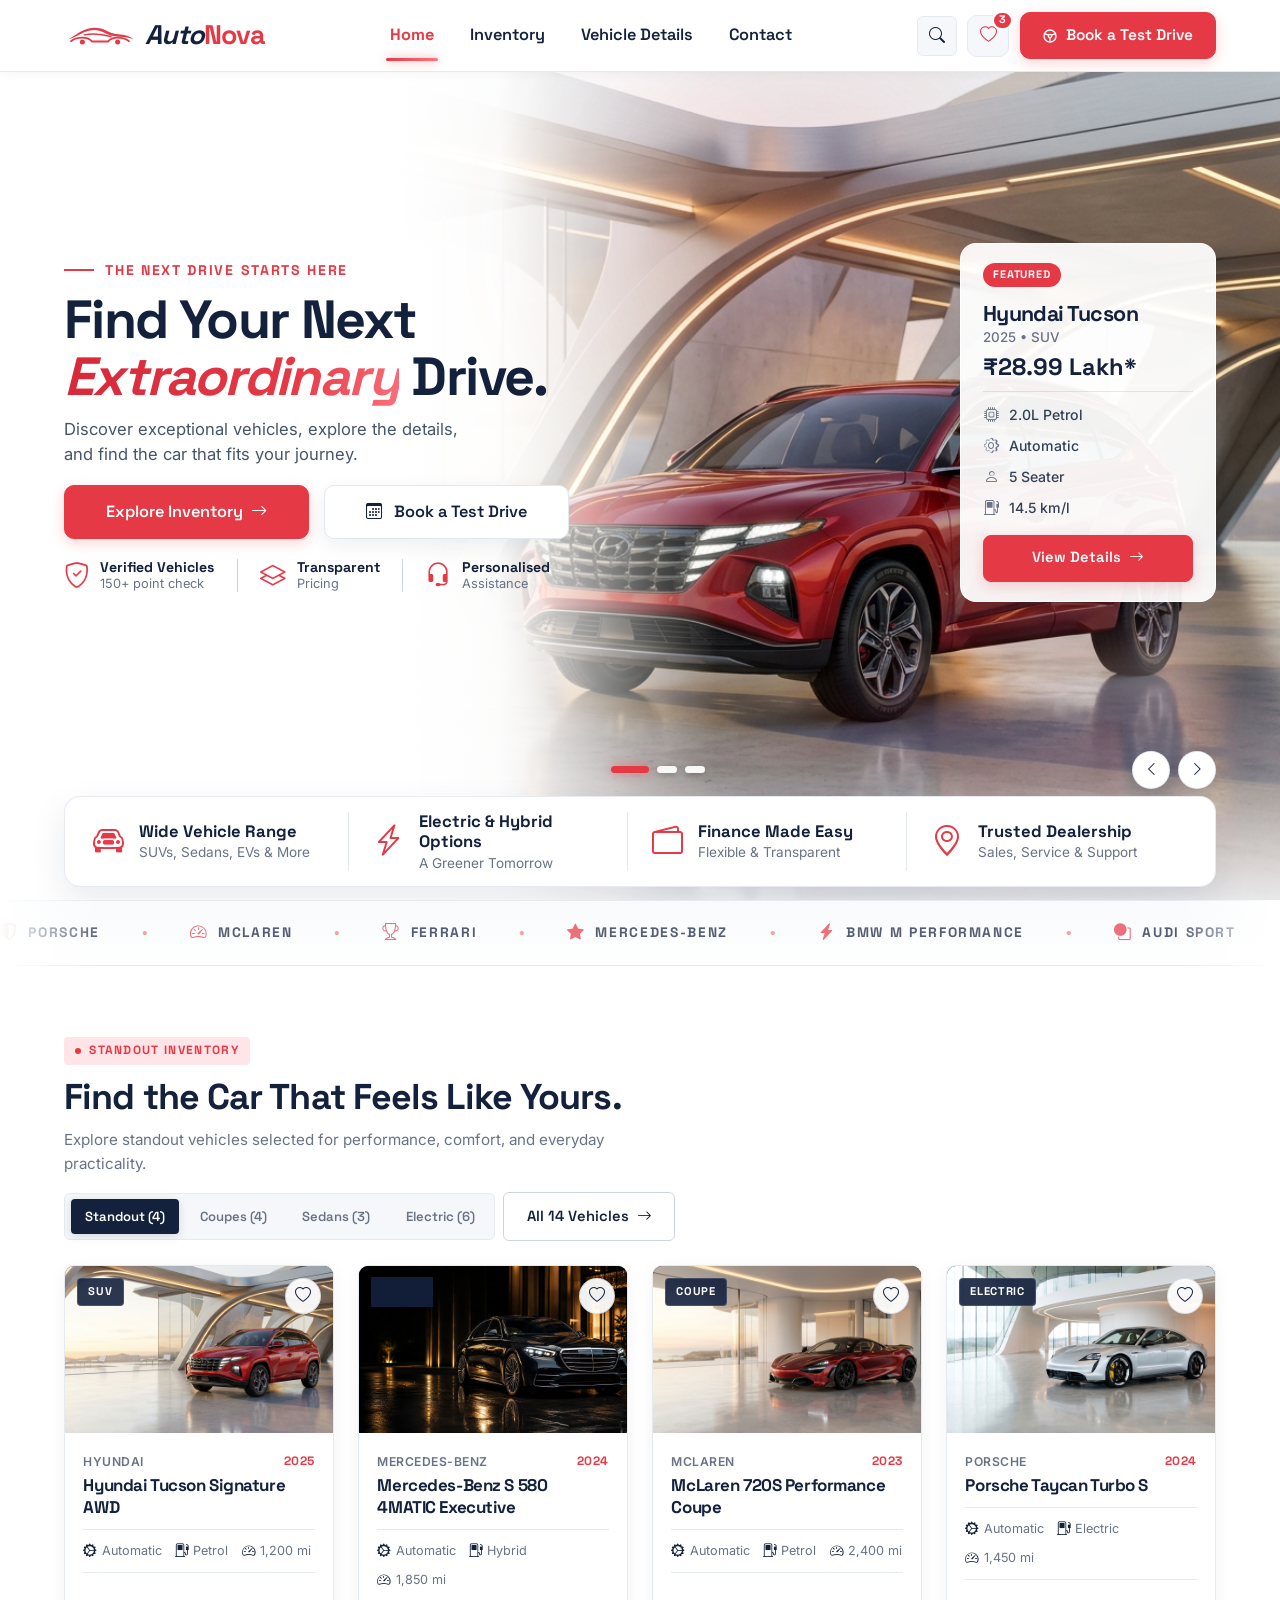
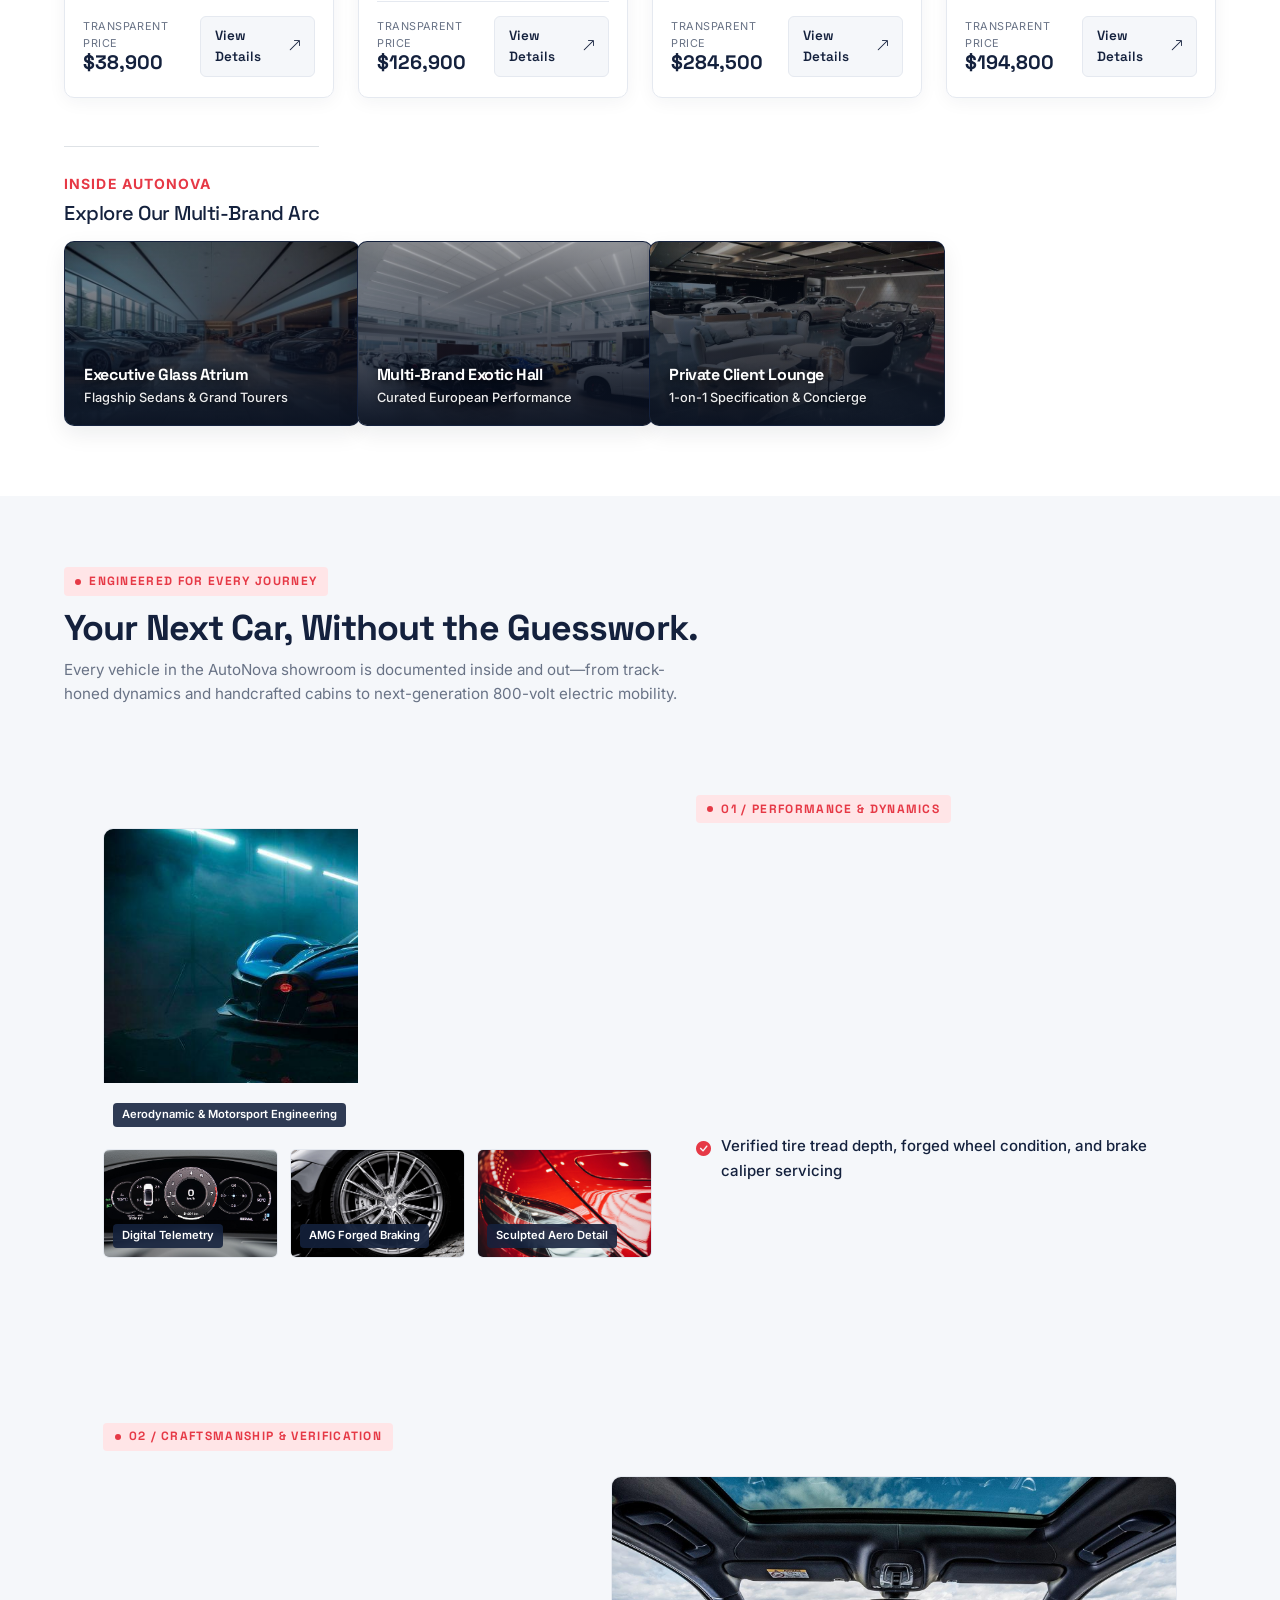
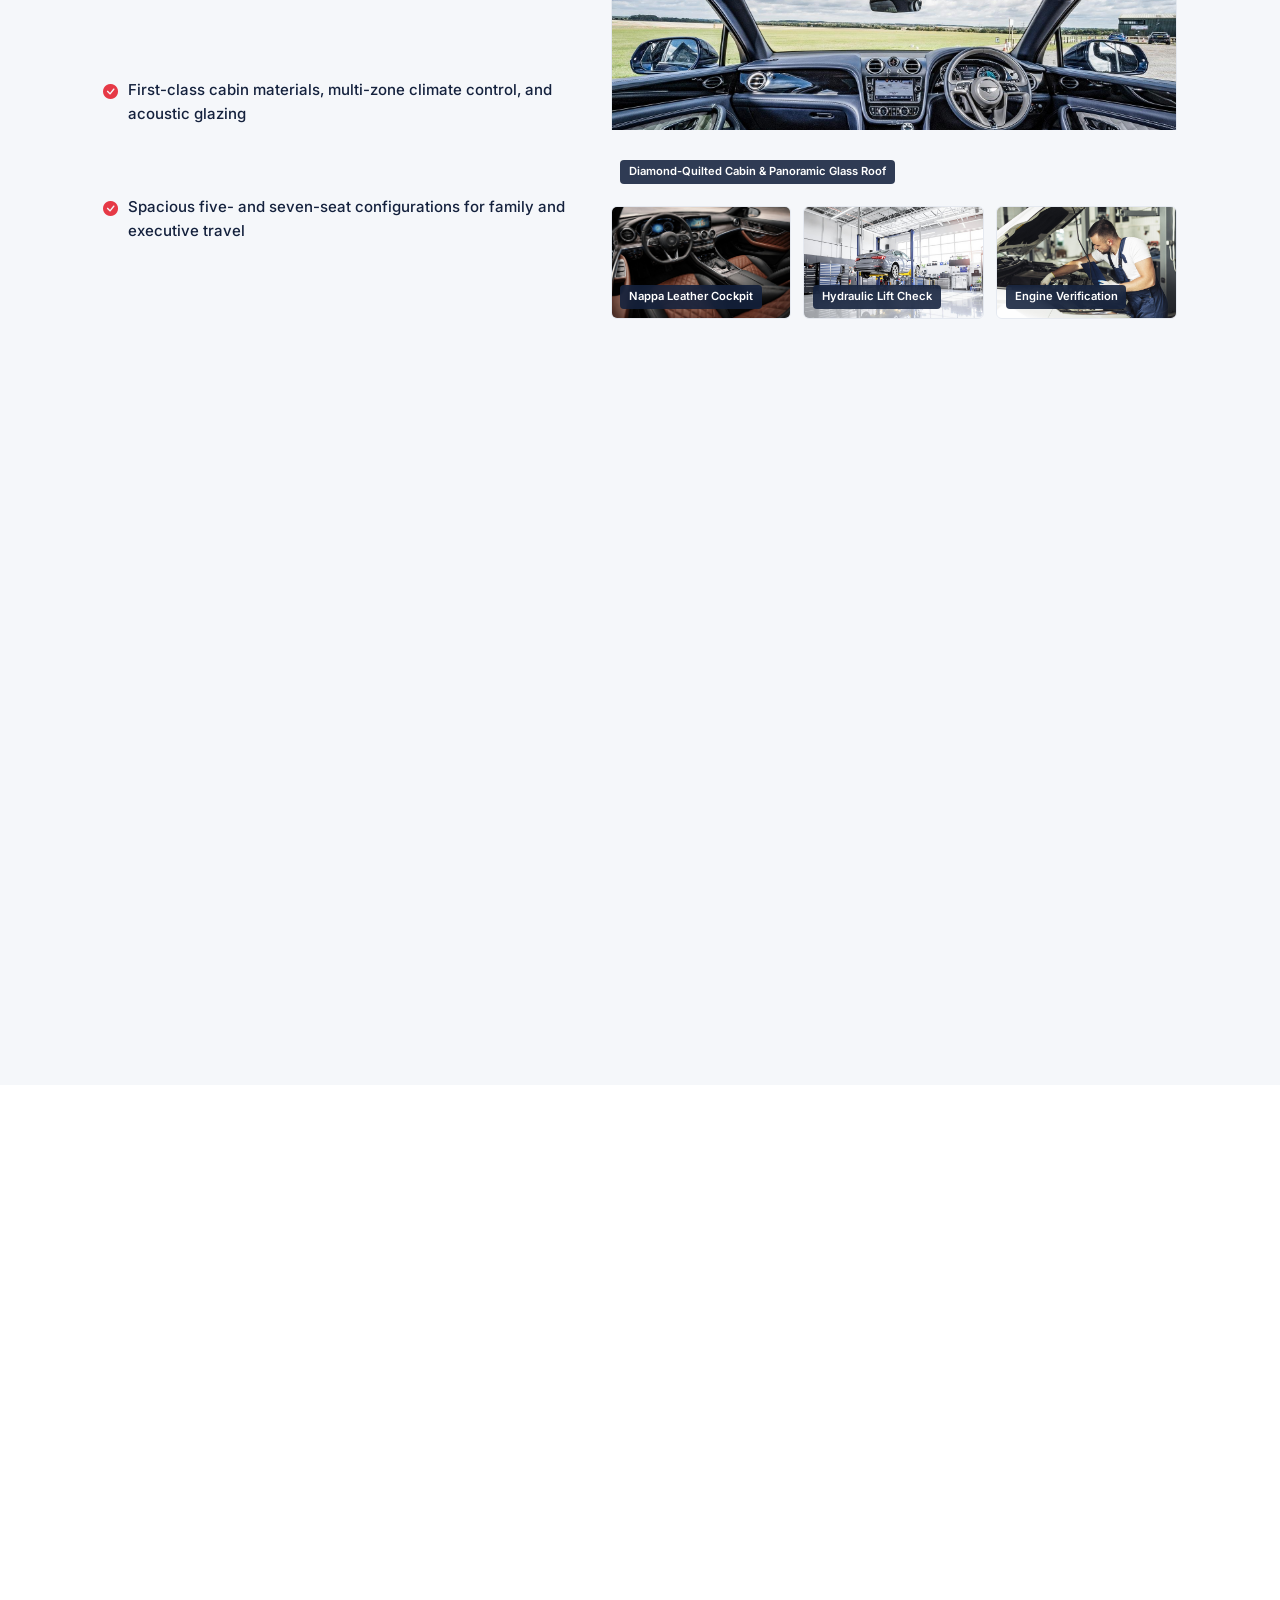
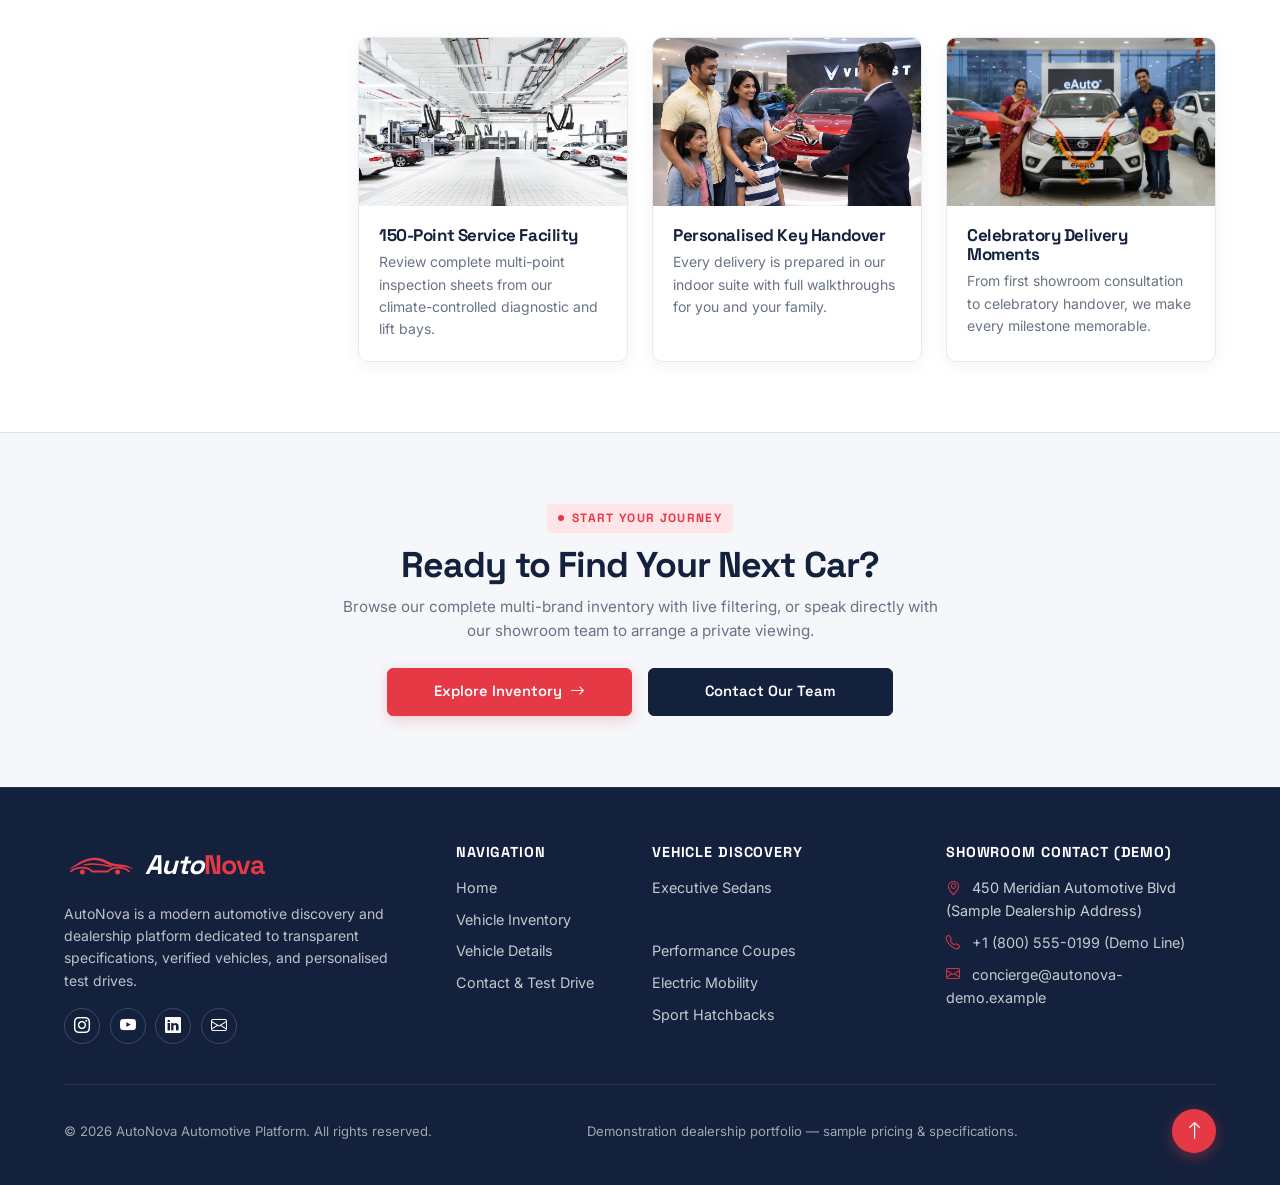
==== commit 0e7fa1fd: "1st coit" ====
--- a/index.html
+++ b/index.html
@@ -170,9 +170,7 @@
         <a href="contact.html#contact-form-section" class="btn-an-primary w-100">
           Book a Test Drive <i class="bi bi-arrow-right" aria-hidden="true"></i>
         </a>
-        <a href="inventory.html" class="btn-an-outline w-100">
-          Browse Full Inventory
-        </a>
+        
       </div>
     </div>
   </header>
@@ -429,8 +427,9 @@
               <span class="small fw-bold text-uppercase text-accent-red" style="letter-spacing: 0.08em;">Inside AutoNova</span>
               <h3 class="h5 mb-0 mt-1">Explore Our Multi-Brand Architectural Showrooms</h3>
             </div>
-            <a href="contact.html" class="small fw-semibold text-dark">
-              Plan a Showroom Visit <i class="bi bi-arrow-right text-accent-red ms-1" aria-hidden="true"></i>
+            <a href="contact.html" class="an-showroom-visit-link">
+              <span>Plan a Showroom Visit</span>
+              <i class="bi bi-arrow-right" aria-hidden="true"></i>
             </a>
           </div>
 
@@ -580,7 +579,7 @@
                     <span>Spacious five- and seven-seat configurations for family and executive travel</span>
                   </li>
                 </ul>
-                <div class="d-flex flex-wrap gap-2">
+                <div class="d-flex flex-wrap gap-2 an-discovery-cta-group">
                   <a href="inventory.html?category=Sedan" class="btn-an-primary">
                     Explore Executive Sedans <i class="bi bi-arrow-right" aria-hidden="true"></i>
                   </a>
@@ -736,7 +735,7 @@
             <p>
               Explore the vehicle in person and experience the difference behind the wheel.
             </p>
-            <div class="d-flex flex-wrap gap-3">
+            <div class="d-flex flex-wrap gap-3 an-experience-cta-group">
               <a href="contact.html#contact-form-section" class="btn-an-primary">
                 Schedule Your Test Drive <i class="bi bi-arrow-right" aria-hidden="true"></i>
               </a>
@@ -839,7 +838,7 @@
         <p class="an-section-subtitle mx-auto mb-4">
           Browse our complete multi-brand inventory with live filtering, or speak directly with our showroom team to arrange a private viewing.
         </p>
-        <div class="d-flex flex-wrap justify-content-center gap-3">
+        <div class="d-flex flex-wrap justify-content-center gap-3 an-final-cta-group">
           <a href="inventory.html" class="btn-an-primary">
             Explore Inventory <i class="bi bi-arrow-right" aria-hidden="true"></i>
           </a>
--- a/assets/css/style.css
+++ b/assets/css/style.css
@@ -181,8 +181,13 @@
 }
 
 .an-eyebrow-dark {
-  background-color: rgba(230, 57, 70, 0.2);
-  color: #ff858f;
+  background-color: rgba(230, 57, 70, 0.28);
+  border: 1px solid rgba(255, 140, 148, 0.45);
+  color: #ffffff;
+}
+
+.an-eyebrow-dark::before {
+  background-color: #ff6b78;
 }
 
 .an-section-title {
@@ -410,10 +415,10 @@
   margin: 0;
   padding: 0;
   align-items: center;
-  gap: clamp(1.6rem, 2.8vw, 2.75rem);
-}
-
-@media (min-width: 992px) {
+  gap: clamp(1.35rem, 2.2vw, 2.5rem);
+}
+
+@media (min-width: 1100px) {
   .an-nav-list {
     display: flex;
   }
@@ -427,6 +432,7 @@
   font-size: 1.02rem;
   font-weight: 600;
   color: var(--an-navy);
+  white-space: nowrap;
   transition: color 0.2s var(--ease-standard);
 }
 
@@ -494,9 +500,10 @@
   display: none;
   padding: 0.56rem 1.15rem;
   font-size: 0.88rem;
-}
-
-@media (min-width: 992px) {
+  white-space: nowrap;
+}
+
+@media (min-width: 1100px) {
   .an-header-cta {
     display: inline-flex;
   }
@@ -556,9 +563,12 @@
   cursor: pointer;
 }
 
-@media (min-width: 992px) {
+@media (min-width: 1100px) {
   .an-menu-toggle {
     display: none;
+  }
+  .an-mobile-nav {
+    display: none !important;
   }
 }
 
@@ -623,8 +633,8 @@
   border-left-color: var(--an-red);
 }
 
-/* Mobile & Tablet (<992px): Hide Search & Favourites in top bar; keep them inside Hamburger Menu */
-@media (max-width: 991.98px) {
+/* Mobile & Tablet (<1100px): Hide Search & Favourites in top bar; keep them inside Hamburger Menu */
+@media (max-width: 1099.98px) {
   .an-header-actions .an-search-trigger,
   .an-header-actions .an-header-fav-btn {
     display: none !important;
@@ -705,9 +715,10 @@
   display: none;
   padding: 0.62rem 1.35rem;
   font-size: 0.96rem;
-}
-
-@media (min-width: 992px) {
+  white-space: nowrap;
+}
+
+@media (min-width: 1100px) {
   .an-header-cta {
     display: inline-flex;
   }
@@ -911,6 +922,13 @@
   gap: 1.5rem;
 }
 
+@media (max-width: 991.98px) {
+  .an-hero-main-row {
+    align-items: center;
+    justify-content: center;
+  }
+}
+
 @media (min-width: 992px) {
   .an-hero-main-row {
     flex-direction: row;
@@ -1098,8 +1116,15 @@
 
 @media (max-width: 991.98px) {
   .an-snip-right-col {
+    display: flex;
+    flex-direction: column;
     align-items: center;
+    justify-content: center;
     width: 100%;
+    margin-inline: auto;
+  }
+  .an-snip-right-col.hero-anim-card {
+    box-shadow: none;
   }
 }
 
@@ -1116,8 +1141,26 @@
 @media (max-width: 991.98px) {
   .an-snip-float-card {
     width: 100%;
-    max-width: 440px;
+    max-width: 360px;
     margin-inline: auto;
+    text-align: center;
+  }
+  .an-snip-float-card .an-snip-featured-pill {
+    margin-inline: auto;
+    display: inline-block;
+  }
+  .an-snip-float-card .an-snip-card-title,
+  .an-snip-float-card .an-snip-card-sub,
+  .an-snip-float-card .an-snip-card-price {
+    text-align: center;
+  }
+  .an-snip-float-card .an-snip-spec-list {
+    display: inline-flex;
+    flex-direction: column;
+    align-items: flex-start;
+    margin-inline: auto;
+    width: fit-content;
+    text-align: left;
   }
 }
 
@@ -1371,13 +1414,59 @@
 }
 
 /* Showroom Bento Strip */
+.an-showroom-visit-link {
+  display: inline-flex;
+  align-items: center;
+  gap: 0.45rem;
+  font-size: 0.875rem;
+  font-weight: 600;
+  color: var(--an-navy);
+  text-decoration: none;
+  padding: 0.4rem 0.85rem;
+  border-radius: var(--radius-pill);
+  background-color: rgba(20, 33, 61, 0.04);
+  border: 1px solid rgba(20, 33, 61, 0.1);
+  transition:
+    color 0.25s var(--ease-standard),
+    background-color 0.25s var(--ease-standard),
+    border-color 0.25s var(--ease-standard),
+    box-shadow 0.25s var(--ease-standard),
+    transform 0.25s var(--ease-standard);
+}
+
+.an-showroom-visit-link i {
+  color: var(--an-red);
+  transition: transform 0.25s var(--ease-standard), color 0.25s var(--ease-standard);
+}
+
+.an-showroom-visit-link:hover,
+.an-showroom-visit-link:focus-visible {
+  color: var(--an-white);
+  background-color: var(--an-red);
+  border-color: var(--an-red);
+  box-shadow: 0 6px 16px rgba(230, 57, 70, 0.25);
+  transform: translateY(-1px);
+}
+
+.an-showroom-visit-link:hover i,
+.an-showroom-visit-link:focus-visible i {
+  color: var(--an-white);
+  transform: translateX(4px);
+}
+
 .an-showroom-bento {
   display: grid;
   grid-template-columns: minmax(0, 1fr);
-  gap: 1rem;
-}
-
-@media (min-width: 768px) {
+  gap: 1.15rem;
+}
+
+@media (min-width: 576px) {
+  .an-showroom-bento {
+    grid-template-columns: repeat(2, minmax(0, 1fr));
+  }
+}
+
+@media (min-width: 992px) {
   .an-showroom-bento {
     grid-template-columns: repeat(4, minmax(0, 1fr));
   }
@@ -1387,45 +1476,73 @@
   position: relative;
   border-radius: var(--radius-md);
   overflow: hidden;
-  aspect-ratio: 16 / 11;
+  aspect-ratio: 16 / 10;
+  min-height: 185px;
   background-color: var(--an-navy);
-  border: 1px solid var(--an-border);
+  border: 1px solid rgba(20, 33, 61, 0.12);
+  box-shadow: 0 8px 22px rgba(15, 23, 42, 0.08);
+  transition:
+    transform 0.35s var(--ease-out-expo),
+    box-shadow 0.35s var(--ease-out-expo),
+    border-color 0.35s var(--ease-out-expo);
 }
 
 .an-bento-item img {
   width: 100%;
   height: 100%;
   object-fit: cover;
-  transition: transform 0.55s var(--ease-out-expo);
+  filter: brightness(0.84) contrast(1.05);
+  transition:
+    transform 0.55s var(--ease-out-expo),
+    filter 0.4s var(--ease-standard);
 }
 
 @media (hover: hover) {
+  .an-bento-item:hover {
+    transform: translateY(-4px);
+    box-shadow: 0 14px 30px rgba(15, 23, 42, 0.18);
+    border-color: rgba(230, 57, 70, 0.45);
+  }
+
   .an-bento-item:hover img {
     transform: scale(1.06);
+    filter: brightness(0.76) contrast(1.08);
   }
 }
 
 .an-bento-overlay {
   position: absolute;
   inset: 0;
-  background: linear-gradient(180deg, transparent 35%, rgba(12, 20, 38, 0.88) 100%);
+  z-index: 1;
+  background: linear-gradient(
+    180deg,
+    rgba(10, 18, 34, 0.18) 0%,
+    rgba(10, 18, 34, 0.62) 45%,
+    rgba(10, 18, 34, 0.95) 100%
+  );
   display: flex;
   flex-direction: column;
   justify-content: flex-end;
-  padding: 1rem;
+  padding: 1.15rem 1.2rem;
   color: var(--an-white);
 }
 
 .an-bento-title {
-  color: var(--an-white);
-  font-size: 0.95rem;
-  margin-bottom: 0.15rem;
+  color: #ffffff;
+  font-size: 1rem;
+  font-weight: 700;
+  line-height: 1.25;
+  margin-bottom: 0.25rem;
+  text-shadow: 0 2px 10px rgba(0, 0, 0, 0.65);
 }
 
 .an-bento-sub {
-  font-size: 0.74rem;
-  color: rgba(255, 255, 255, 0.78);
+  font-size: 0.8rem;
+  font-weight: 500;
+  line-height: 1.35;
+  color: rgba(255, 255, 255, 0.92);
   margin: 0;
+  text-shadow: 0 1px 6px rgba(0, 0, 0, 0.65);
 }
 
 /* ==========================================================================
@@ -1848,6 +1965,40 @@
   color: var(--an-red);
   margin-top: 0.15rem;
   flex-shrink: 0;
+}
+
+.an-snip-actions > a,
+.an-discovery-cta-group > a,
+.an-experience-cta-group > a,
+.an-final-cta-group > a {
+  min-height: 48px;
+  min-width: 245px;
+  justify-content: center;
+}
+
+@media (max-width: 575.98px) {
+  .an-snip-actions,
+  .an-discovery-cta-group,
+  .an-experience-cta-group,
+  .an-final-cta-group {
+    flex-direction: column;
+    align-items: stretch;
+    width: 100%;
+  }
+
+  .an-snip-actions > a,
+  .an-discovery-cta-group > a,
+  .an-experience-cta-group > a,
+  .an-final-cta-group > a,
+  .an-discovery-block .btn-an-primary,
+  .an-discovery-block .btn-an-secondary,
+  .an-discovery-block .btn-an-outline {
+    width: 100%;
+    min-width: 0;
+    flex: 0 0 100%;
+    min-height: 48px;
+    justify-content: center;
+  }
 }
 
 /* ==========================================================================
@@ -2038,6 +2189,13 @@
   gap: 1.5rem;
 }
 
+@media (max-width: 991.98px) {
+  .an-subpage-hero-row {
+    align-items: center;
+    justify-content: center;
+  }
+}
+
 @media (min-width: 992px) {
   .an-subpage-hero-row {
     flex-direction: row;
@@ -2141,8 +2299,15 @@
 
 @media (max-width: 991.98px) {
   .an-subpage-hero-right {
+    display: flex;
+    flex-direction: column;
+    align-items: center;
     justify-content: center;
     width: 100%;
+    margin-inline: auto;
+  }
+  .an-subpage-hero-right.hero-anim-card {
+    box-shadow: none;
   }
 }
 
@@ -2160,8 +2325,33 @@
 @media (max-width: 991.98px) {
   .an-subpage-float-card {
     width: 100%;
-    max-width: 440px;
+    max-width: 360px;
     margin-inline: auto;
+    text-align: center;
+  }
+  .an-subpage-float-card .an-snip-featured-pill {
+    margin-inline: auto;
+    display: inline-block;
+  }
+  .an-subpage-float-card > .d-flex {
+    justify-content: center !important;
+    gap: 0.5rem !important;
+  }
+  .an-subpage-float-card > .d-flex .an-snip-featured-pill {
+    margin-inline: 0;
+  }
+  .an-subpage-float-card .an-snip-card-title,
+  .an-subpage-float-card .an-snip-card-sub,
+  .an-subpage-float-card .an-snip-card-price {
+    text-align: center;
+  }
+  .an-subpage-float-card .an-snip-spec-list {
+    display: inline-flex;
+    flex-direction: column;
+    align-items: flex-start;
+    margin-inline: auto;
+    width: fit-content;
+    text-align: left;
   }
 }
 
@@ -2217,13 +2407,20 @@
   }
 }
 
+.an-field-group {
+  display: flex;
+  flex-direction: column;
+  justify-content: flex-start;
+}
+
 .an-form-label {
   display: block;
   font-family: var(--font-heading);
   font-size: 0.78rem;
   font-weight: 700;
-  color: var(--an-navy);
-  margin-bottom: 0.35rem;
+  line-height: 1.3;
+  color: var(--an-navy);
+  margin-bottom: 0.4rem;
   letter-spacing: 0.02em;
 }
 
@@ -2231,14 +2428,25 @@
 .an-select {
   width: 100%;
   min-width: 0;
+  height: 46px;
   padding: 0.6rem 0.85rem;
   font-family: var(--font-body);
   font-size: 0.9rem;
+  line-height: 1.4;
   color: var(--an-navy);
   background-color: var(--an-white);
   border: 1px solid var(--an-border);
   border-radius: var(--radius-sm);
+  box-sizing: border-box;
   transition: border-color 0.2s, box-shadow 0.2s;
+}
+
+textarea.an-input {
+  height: auto;
+  min-height: 104px;
+  padding-block: 0.7rem;
+  line-height: 1.5;
+  resize: vertical;
 }
 
 .an-input:focus,
@@ -2333,6 +2541,45 @@
   background-color: var(--an-navy);
   border-color: var(--an-navy);
   color: var(--an-white);
+}
+
+.an-back-inventory-link {
+  display: inline-flex;
+  align-items: center;
+  gap: 0.42rem;
+  font-size: 0.84rem;
+  font-weight: 600;
+  color: var(--an-red);
+  text-decoration: none;
+  padding: 0.35rem 0.85rem;
+  border-radius: var(--radius-pill);
+  background-color: rgba(230, 57, 70, 0.06);
+  border: 1px solid rgba(230, 57, 70, 0.18);
+  transition:
+    color 0.25s var(--ease-standard),
+    background-color 0.25s var(--ease-standard),
+    border-color 0.25s var(--ease-standard),
+    box-shadow 0.25s var(--ease-standard),
+    transform 0.25s var(--ease-standard);
+}
+
+.an-back-inventory-link i {
+  transition: transform 0.25s var(--ease-standard), color 0.25s var(--ease-standard);
+}
+
+.an-back-inventory-link:hover,
+.an-back-inventory-link:focus-visible {
+  color: var(--an-white);
+  background-color: var(--an-red);
+  border-color: var(--an-red);
+  box-shadow: 0 6px 16px rgba(230, 57, 70, 0.25);
+  transform: translateY(-1px);
+}
+
+.an-back-inventory-link:hover i,
+.an-back-inventory-link:focus-visible i {
+  color: var(--an-white);
+  transform: translateX(-4px);
 }
 
 .an-gallery-main {
@@ -2458,12 +2705,15 @@
 .an-overview-grid {
   display: grid;
   grid-template-columns: repeat(2, minmax(0, 1fr));
+  grid-auto-rows: 1fr;
   gap: 0.85rem;
+  align-items: stretch;
 }
 
 @media (min-width: 768px) {
   .an-overview-grid {
     grid-template-columns: repeat(5, minmax(0, 1fr));
+    grid-auto-rows: 1fr;
   }
 }
 
@@ -2471,26 +2721,36 @@
   background-color: var(--an-bg-soft);
   border: 1px solid var(--an-border);
   border-radius: var(--radius-sm);
-  padding: 0.9rem;
+  padding: 0.95rem;
+  height: 100%;
+  min-height: 136px;
+  display: flex;
+  flex-direction: column;
+  justify-content: flex-start;
 }
 
 .an-overview-icon {
   color: var(--an-red);
-  font-size: 1.1rem;
-  margin-bottom: 0.35rem;
-  display: block;
+  font-size: 1.15rem;
+  line-height: 1;
+  margin-bottom: 0.45rem;
+  display: inline-flex;
+  align-items: center;
+  width: fit-content;
 }
 
 .an-overview-label {
   font-size: 0.74rem;
+  line-height: 1.3;
   color: var(--an-grey-muted);
   display: block;
-  margin-bottom: 0.15rem;
+  margin-bottom: 0.25rem;
 }
 
 .an-overview-val {
   font-family: var(--font-heading);
-  font-size: 0.92rem;
+  font-size: 0.9rem;
+  line-height: 1.3;
   font-weight: 700;
   color: var(--an-navy);
   display: block;
@@ -2715,21 +2975,32 @@
 
 .an-social-grid {
   display: grid;
-  grid-template-columns: repeat(2, minmax(0, 1fr));
-  gap: 0.75rem;
+  grid-template-columns: minmax(0, 1fr);
+  gap: 0.65rem;
 }
 
 @media (min-width: 576px) and (max-width: 991.98px) {
   .an-social-grid {
     grid-template-columns: repeat(3, minmax(0, 1fr));
+    gap: 0.75rem;
+  }
+}
+
+@media (min-width: 992px) {
+  .an-social-grid {
+    grid-template-columns: repeat(2, minmax(0, 1fr));
+    gap: 0.75rem;
   }
 }
 
 .an-contact-social-btn {
-  display: inline-flex;
-  align-items: center;
+  display: flex;
+  align-items: center;
+  justify-content: center;
   gap: 0.65rem;
-  padding: 0.7rem 0.95rem;
+  width: 100%;
+  min-height: 46px;
+  padding: 0.7rem 1rem;
   background-color: var(--an-bg-soft);
   border: 1px solid var(--an-border);
   border-radius: var(--radius-sm);
@@ -2737,7 +3008,14 @@
   font-family: var(--font-heading);
   font-size: 0.88rem;
   font-weight: 600;
+  white-space: nowrap;
   transition: all 0.25s var(--ease-out-expo);
+}
+
+@media (min-width: 576px) {
+  .an-contact-social-btn {
+    justify-content: flex-start;
+  }
 }
 
 .an-contact-social-btn i {
@@ -3618,8 +3896,7 @@
 }
 
 .hero-anim-card {
-  animation: heroFadeUp 0.7s var(--ease-out-expo) 0.38s both,
-             floatCardLevitate 4.4s ease-in-out 1.1s infinite;
+  animation: heroFadeUp 0.7s var(--ease-out-expo) 0.38s both;
 }
 
 /* 14.10 Hero Card Spec Text Flip Transition on Slide Change */
